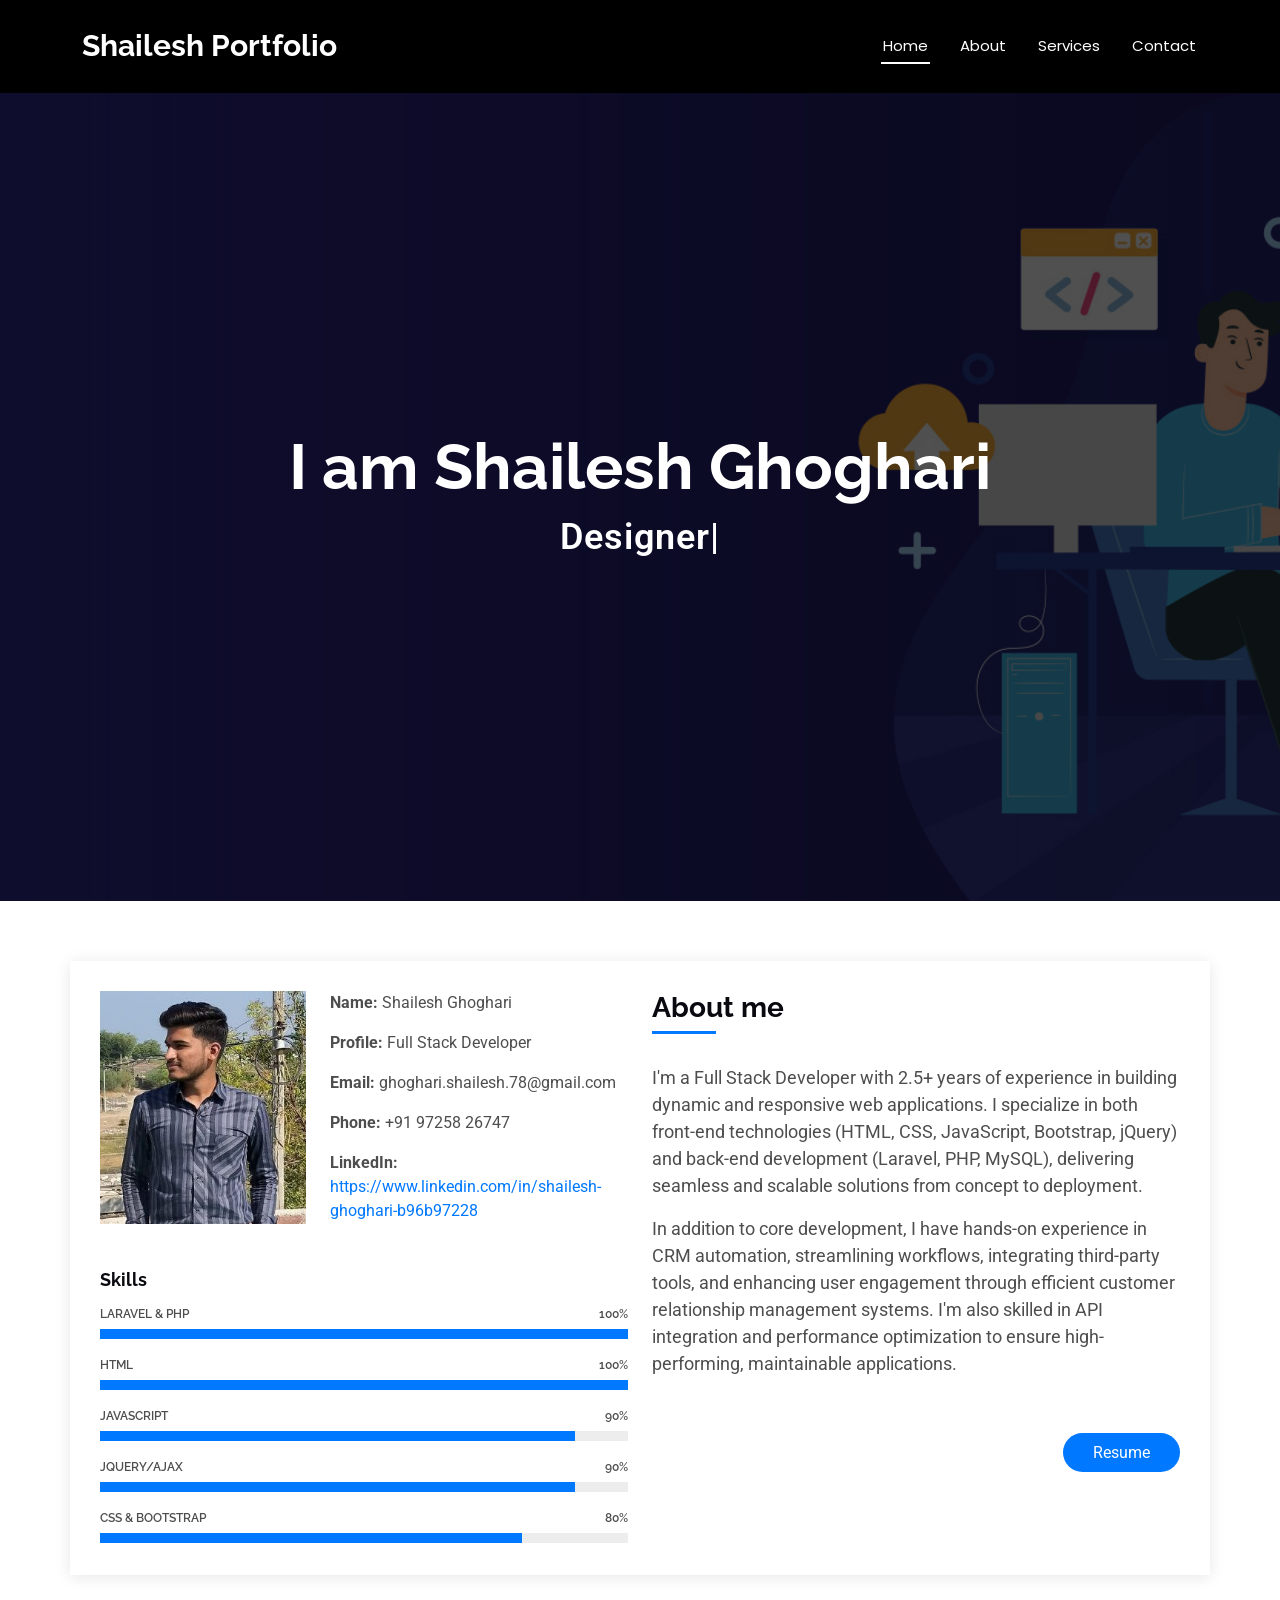
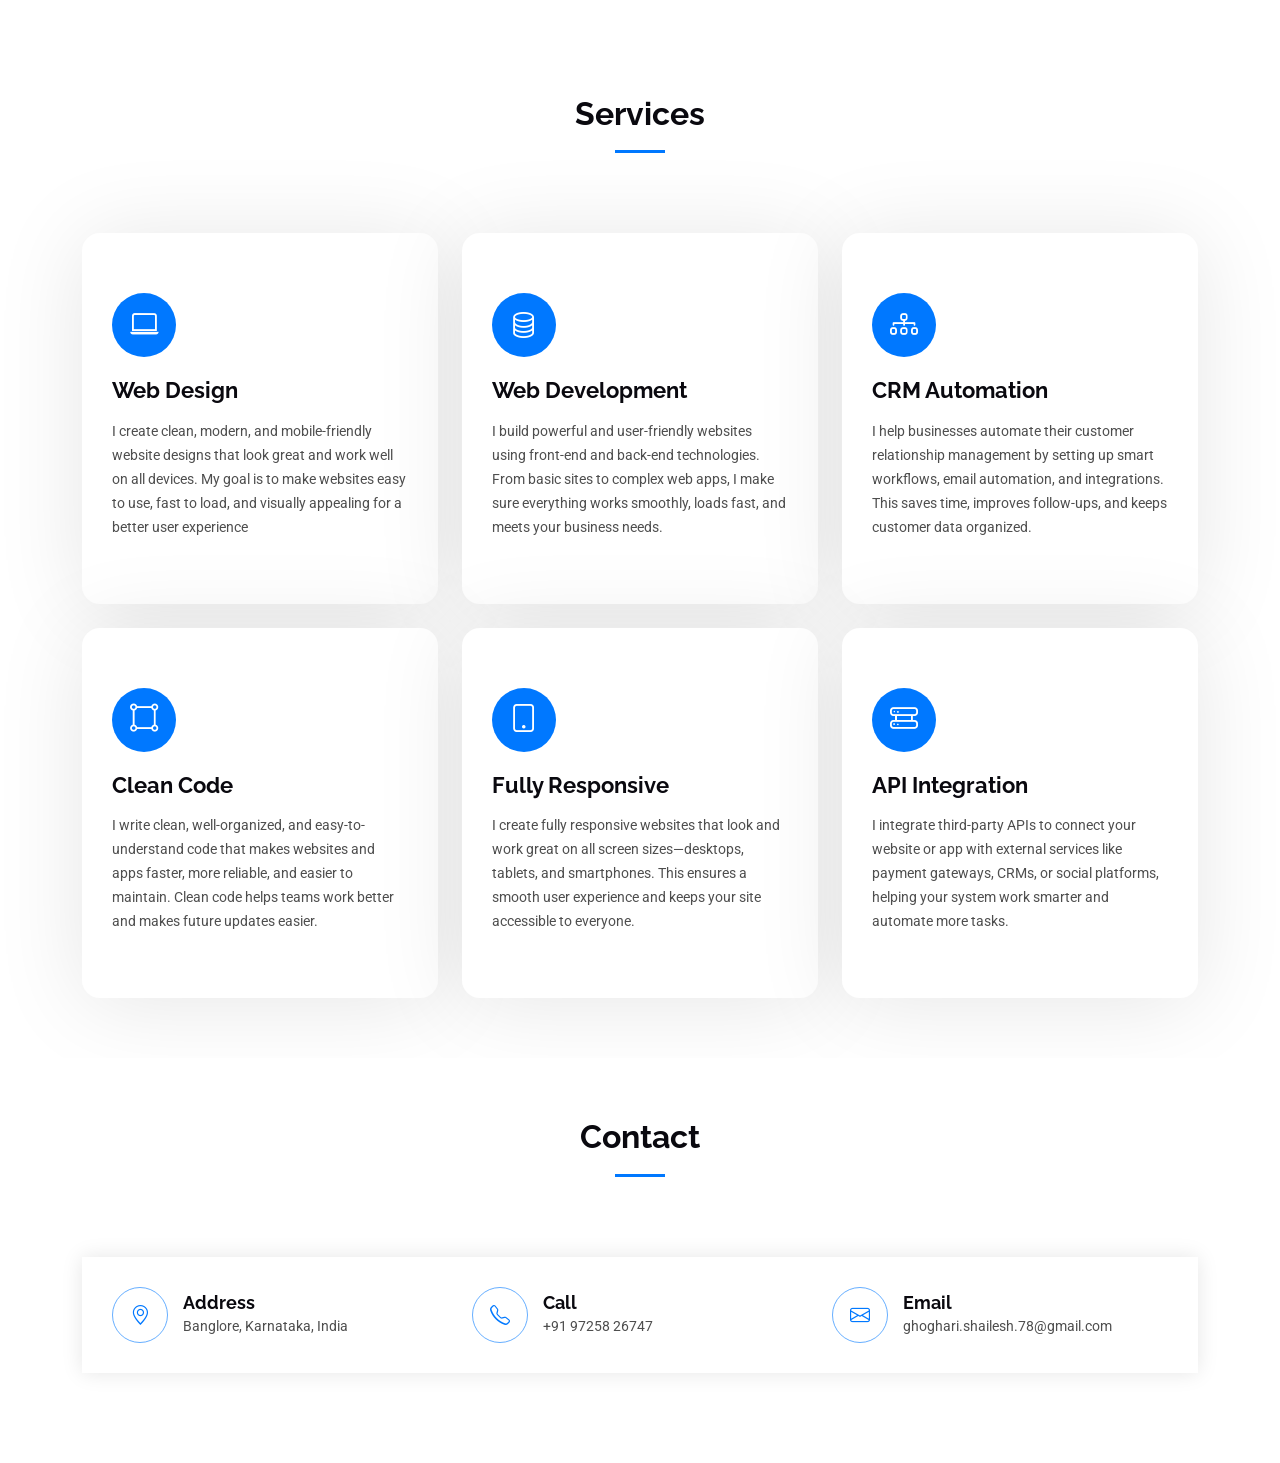
==== index.html @ 5ad30ec2 "added my portfolio" ====
<!DOCTYPE html>
<html lang="en">

<head>
  <meta charset="utf-8">
  <meta content="width=device-width, initial-scale=1.0" name="viewport">
  <title>Shailesh Portfolio</title>

  <!-- Fonts -->
  <link href="https://fonts.googleapis.com" rel="preconnect">
  <link href="https://fonts.gstatic.com" rel="preconnect" crossorigin>
  <link href="https://fonts.googleapis.com/css2?family=Roboto:ital,wght@0,100;0,300;0,400;0,500;0,700;0,900;1,100;1,300;1,400;1,500;1,700;1,900&family=Poppins:ital,wght@0,100;0,200;0,300;0,400;0,500;0,600;0,700;0,800;0,900;1,100;1,200;1,300;1,400;1,500;1,600;1,700;1,800;1,900&family=Raleway:ital,wght@0,100;0,200;0,300;0,400;0,500;0,600;0,700;0,800;0,900;1,100;1,200;1,300;1,400;1,500;1,600;1,700;1,800;1,900&display=swap" rel="stylesheet">

  <!-- Vendor CSS Files -->
  <link href="assets/vendor/bootstrap/css/bootstrap.min.css" rel="stylesheet">
  <link href="assets/vendor/bootstrap-icons/bootstrap-icons.css" rel="stylesheet">
  <link href="assets/vendor/aos/aos.css" rel="stylesheet">
  <link href="assets/vendor/glightbox/css/glightbox.min.css" rel="stylesheet">

  <!-- Main CSS File -->
  <link href="assets/css/main.css" rel="stylesheet">

</head>

<body class="index-page">

  <header id="header" class="header d-flex align-items-center sticky-top">
    <div class="container-fluid container-xl position-relative d-flex align-items-center justify-content-between">

      <a href="index.html" class="logo d-flex align-items-center">
        <h1 class="sitename">Shailesh Portfolio</h1>
      </a>

      <nav id="navmenu" class="navmenu">
        <ul>
          <li><a href="#hero" class="active">Home<br></a></li>
          <li><a href="#about">About</a></li>
          <li><a href="#services">Services</a></li>
          <li><a href="#contact">Contact</a></li>
        </ul>
        <i class="mobile-nav-toggle d-xl-none bi bi-list"></i>
      </nav>

    </div>
  </header>

  <main class="main">

    <!-- Hero Section -->
    <section id="hero" class="hero section dark-background">

      <img src="assets/img/full-stack-web-developer-in-trichy.jpg" alt="" data-aos="fade-in">

      <div class="container d-flex flex-column align-items-center justify-content-center text-center" data-aos="fade-up" data-aos-delay="100">
        <h2>I am Shailesh Ghoghari</h2>
        <p><span class="typed" data-typed-items="Designer, Developer"></span></p>
      </div>

    </section><!-- /Hero Section -->

    <!-- About Section -->
    <section id="about" class="about section">

      <div class="container" data-aos="fade-up" data-aos-delay="100">

        <div class="row gy-4">
          <div class="col-md-6">
            <div class="row justify-content-between gy-4">
              <div class="col-lg-5">
                <img src="assets/img/profile-img.jpg" class="img-fluid" alt="">
              </div>
              <div class="col-lg-7 about-info">
                <p><strong>Name: </strong> <span>Shailesh Ghoghari</span></p>
                <p><strong>Profile: </strong> <span>Full Stack Developer</span></p>
                <p><strong>Email: </strong> <span>ghoghari.shailesh.78@gmail.com</span></p>
                <p><strong>Phone: </strong> <span>+91 97258 26747</span></p>
                <p><strong>LinkedIn: </strong> <span><a href="https://www.linkedin.com/in/shailesh-ghoghari-b96b97228" target="_blank">https://www.linkedin.com/in/shailesh-ghoghari-b96b97228</a></span></p>
              </div>
            </div>

            <div class="skills-content skills-animation">

              <h5>Skills</h5>

              <div class="progress">
                <span class="skill"><span>Laravel & PHP</span> <i class="val">100%</i></span>
                <div class="progress-bar-wrap">
                  <div class="progress-bar" role="progressbar" aria-valuenow="100" aria-valuemin="0" aria-valuemax="100"></div>
                </div>
              </div><!-- End Skills Item -->

              <div class="progress">
                <span class="skill"><span>HTML</span> <i class="val">100%</i></span>
                <div class="progress-bar-wrap">
                  <div class="progress-bar" role="progressbar" aria-valuenow="100" aria-valuemin="0" aria-valuemax="100"></div>
                </div>
              </div><!-- End Skills Item -->

              <div class="progress">
                <span class="skill"><span>JavaScript</span> <i class="val">90%</i></span>
                <div class="progress-bar-wrap">
                  <div class="progress-bar" role="progressbar" aria-valuenow="90" aria-valuemin="0" aria-valuemax="100"></div>
                </div>
              </div><!-- End Skills Item -->

              <div class="progress">
                <span class="skill"><span>Jquery/Ajax</span> <i class="val">90%</i></span>
                <div class="progress-bar-wrap">
                  <div class="progress-bar" role="progressbar" aria-valuenow="90" aria-valuemin="0" aria-valuemax="100"></div>
                </div>
              </div><!-- End Skills Item -->

              <div class="progress">
                <span class="skill"><span>CSS & Bootstrap</span> <i class="val">80%</i></span>
                <div class="progress-bar-wrap">
                  <div class="progress-bar" role="progressbar" aria-valuenow="80" aria-valuemin="0" aria-valuemax="100"></div>
                </div>
              </div><!-- End Skills Item -->

            </div>
          </div>

          <div class="col-md-6">
            <div class="about-me">
              <h4>About me</h4>

              <p>I'm a Full Stack Developer with 2.5+ years of experience in building dynamic and responsive web applications.
                I specialize in both front-end technologies (HTML, CSS, JavaScript, Bootstrap, jQuery) and back-end development (Laravel, PHP, MySQL),
                delivering seamless and scalable solutions from concept to deployment.
              </p>

              <p>In addition to core development, I have hands-on experience in CRM automation, streamlining workflows, integrating third-party tools,
                and enhancing user engagement through efficient customer relationship management systems.
                I'm also skilled in API integration and performance optimization to ensure high-performing, maintainable applications.
              </p>
            </div>
            <br>
            <br>
            <div class="text-end"><a href="Resume.pdf" class="resume" target="_blank">Resume</a></div>
          </div>
        </div>

      </div>

    </section><!-- /About Section -->

    <!-- Services Section -->
    <section id="services" class="services section">

      <!-- Section Title -->
      <div class="container section-title" data-aos="fade-up">
        <h2>Services</h2>
      </div><!-- End Section Title -->

      <div class="container">

        <div class="row gy-4">

          <div class="col-lg-4 col-md-6" data-aos="fade-up" data-aos-delay="100">
            <div class="service-item  position-relative">
              <div class="icon">
                <i class="bi bi-laptop"></i>
              </div>
              <a class="stretched-link">
                <h3>Web Design</h3>
              </a>
              <p>I create clean, modern, and mobile-friendly website designs that look great and work well on all devices. My goal is to make websites easy to use, fast to load, and visually appealing for a better user experience</p>
            </div>
          </div><!-- End Service Item -->

          <div class="col-lg-4 col-md-6" data-aos="fade-up" data-aos-delay="200">
            <div class="service-item position-relative">
              <div class="icon">
                <i class="bi bi-database"></i>
              </div>
              <a class="stretched-link">
                <h3>Web Development</h3>
              </a>
              <p>I build powerful and user-friendly websites using front-end and back-end technologies. From basic sites to complex web apps, I make sure everything works smoothly, loads fast, and meets your business needs.</p>
            </div>
          </div><!-- End Service Item -->

          <div class="col-lg-4 col-md-6" data-aos="fade-up" data-aos-delay="300">
            <div class="service-item position-relative">
              <div class="icon">
                <i class="bi bi-diagram-3"></i>
              </div>
              <a class="stretched-link">
                <h3>CRM Automation</h3>
              </a>
              <p>I help businesses automate their customer relationship management by setting up smart workflows, email automation, and integrations. This saves time, improves follow-ups, and keeps customer data organized.</p>
            </div>
          </div><!-- End Service Item -->

          <div class="col-lg-4 col-md-6" data-aos="fade-up" data-aos-delay="400">
            <div class="service-item position-relative">
              <div class="icon">
                <i class="bi bi-bounding-box-circles"></i>
              </div>
              <a class="stretched-link">
                <h3>Clean Code</h3>
              </a>
              <p>I write clean, well-organized, and easy-to-understand code that makes websites and apps faster, more reliable, and easier to maintain. Clean code helps teams work better and makes future updates easier.</p>
            </div>
          </div><!-- End Service Item -->

          <div class="col-lg-4 col-md-6" data-aos="fade-up" data-aos-delay="500">
            <div class="service-item position-relative">
              <div class="icon">
                <i class="bi bi-tablet"></i>
              </div>
              <a class="stretched-link">
                <h3>Fully Responsive</h3>
              </a>
              <p>I create fully responsive websites that look and work great on all screen sizes—desktops, tablets, and smartphones. This ensures a smooth user experience and keeps your site accessible to everyone.</p>
            </div>
          </div><!-- End Service Item -->

          <div class="col-lg-4 col-md-6" data-aos="fade-up" data-aos-delay="600">
            <div class="service-item position-relative">
              <div class="icon">
                <i class="bi bi-hdd-rack"></i>
              </div>
              <a class="stretched-link">
                <h3>API Integration</h3>
              </a>
              <p>I integrate third-party APIs to connect your website or app with external services like payment gateways, CRMs, or social platforms, helping your system work smarter and automate more tasks.</p>
            </div>
          </div><!-- End Service Item -->

        </div>

      </div>

    </section><!-- /Services Section -->

    <!-- Stats Section -->
    <section style="display: none" id="stats" class="stats section accent-background">

      <img src="assets/img/stats-bg.jpg" alt="" data-aos="fade-in">

      <div class="container position-relative" data-aos="fade-up" data-aos-delay="100">

        <div class="row gy-4">

          <div class="col-lg-3 col-md-6">
            <div class="stats-item text-center w-100 h-100">
              <span data-purecounter-start="0" data-purecounter-end="5" data-purecounter-duration="0" class="purecounter">5</span>
              <p>Clients</p>
            </div>
          </div><!-- End Stats Item -->

          <div class="col-lg-3 col-md-6">
            <div class="stats-item text-center w-100 h-100">
              <span data-purecounter-start="0" data-purecounter-end="10" data-purecounter-duration="0" class="purecounter">10</span>
              <p>Projects</p>
            </div>
          </div><!-- End Stats Item -->

          <div class="col-lg-3 col-md-6">
            <div class="stats-item text-center w-100 h-100">
              <span data-purecounter-start="0" data-purecounter-end="1453" data-purecounter-duration="0" class="purecounter">1453</span>
              <p>Hours Of Support</p>
            </div>
          </div><!-- End Stats Item -->

          <div class="col-lg-3 col-md-6">
            <div class="stats-item text-center w-100 h-100">
              <span data-purecounter-start="0" data-purecounter-end="32" data-purecounter-duration="0" class="purecounter">32</span>
              <p>Awards</p>
            </div>
          </div><!-- End Stats Item -->

        </div>

      </div>

    </section><!-- /Stats Section -->

    <!-- Contact Section -->
    <section id="contact" class="contact section">

      <!-- Section Title -->
      <div class="container section-title" data-aos="fade-up">
        <h2>Contact</h2>
      </div><!-- End Section Title -->

      <div class="container" data-aos="fade-up" data-aos-delay="100">

        <div class="info-wrap" data-aos="fade-up" data-aos-delay="200">
          <div class="row gy-5">

            <div class="col-lg-4">
              <div class="info-item d-flex align-items-center">
                <i class="bi bi-geo-alt flex-shrink-0"></i>
                <div>
                  <h3>Address</h3>
                  <p>Banglore, Karnataka, India</p>
                </div>
              </div>
            </div><!-- End Info Item -->

            <div class="col-lg-4">
              <div class="info-item d-flex align-items-center">
                <i class="bi bi-telephone flex-shrink-0"></i>
                <div>
                  <h3>Call</h3>
                  <p>+91 97258 26747</p>
                </div>
              </div>
            </div><!-- End Info Item -->

            <div class="col-lg-4">
              <div class="info-item d-flex align-items-center">
                <i class="bi bi-envelope flex-shrink-0"></i>
                <div>
                  <h3>Email</h3>
                  <p>ghoghari.shailesh.78@gmail.com</p>
                </div>
              </div>
            </div><!-- End Info Item -->

          </div>
        </div>
      </div>

    </section><!-- /Contact Section -->

  </main>

  <!-- Scroll Top -->
  <a href="#" id="scroll-top" class="scroll-top d-flex align-items-center justify-content-center"><i class="bi bi-arrow-up-short"></i></a>

  <!-- Preloader -->
  <div id="preloader"></div>

  <!-- Vendor JS Files -->
  <script src="assets/vendor/bootstrap/js/bootstrap.bundle.min.js"></script>
  <script src="assets/vendor/php-email-form/validate.js"></script>
  <script src="assets/vendor/aos/aos.js"></script>
  <script src="assets/vendor/typed.js/typed.umd.js"></script>
  <script src="assets/vendor/waypoints/noframework.waypoints.js"></script>
  <script src="assets/vendor/purecounter/purecounter_vanilla.js"></script>
  <script src="assets/vendor/glightbox/js/glightbox.min.js"></script>
  <script src="assets/vendor/imagesloaded/imagesloaded.pkgd.min.js"></script>
  <script src="assets/vendor/isotope-layout/isotope.pkgd.min.js"></script>

  <!-- Main JS File -->
  <script src="assets/js/main.js"></script>

</body>

</html>
---- assets/css/main.css ----
/**
* Template Name: DevFolio
* Template URL: https://bootstrapmade.com/devfolio-bootstrap-portfolio-html-template/
* Updated: Aug 07 2024 with Bootstrap v5.3.3
* Author: BootstrapMade.com
* License: https://bootstrapmade.com/license/
*/

/*--------------------------------------------------------------
# Font & Color Variables
# Help: https://bootstrapmade.com/color-system/
--------------------------------------------------------------*/
/* Fonts */
:root {
  --default-font: "Roboto",  system-ui, -apple-system, "Segoe UI", Roboto, "Helvetica Neue", Arial, "Noto Sans", "Liberation Sans", sans-serif, "Apple Color Emoji", "Segoe UI Emoji", "Segoe UI Symbol", "Noto Color Emoji";
  --heading-font: "Raleway",  sans-serif;
  --nav-font: "Poppins",  sans-serif;
}

/* Global Colors - The following color variables are used throughout the website. Updating them here will change the color scheme of the entire website */
:root { 
  --background-color: #ffffff; /* Background color for the entire website, including individual sections */
  --default-color: #4e4e4e; /* Default color used for the majority of the text content across the entire website */
  --heading-color: #0a090f; /* Color for headings, subheadings and title throughout the website */
  --accent-color: #0078ff; /* Accent color that represents your brand on the website. It's used for buttons, links, and other elements that need to stand out */
  --surface-color: #ffffff; /* The surface color is used as a background of boxed elements within sections, such as cards, icon boxes, or other elements that require a visual separation from the global background. */
  --contrast-color: #ffffff; /* Contrast color for text, ensuring readability against backgrounds of accent, heading, or default colors. */
}

/* Nav Menu Colors - The following color variables are used specifically for the navigation menu. They are separate from the global colors to allow for more customization options */
:root {
  --nav-color: #ffffff;  /* The default color of the main navmenu links */
  --nav-hover-color: #ffffff; /* Applied to main navmenu links when they are hovered over or active */
  --nav-mobile-background-color: #ffffff; /* Used as the background color for mobile navigation menu */
  --nav-dropdown-background-color: #ffffff; /* Used as the background color for dropdown items that appear when hovering over primary navigation items */
  --nav-dropdown-color: #212529; /* Used for navigation links of the dropdown items in the navigation menu. */
  --nav-dropdown-hover-color: #0078ff; /* Similar to --nav-hover-color, this color is applied to dropdown navigation links when they are hovered over. */
}

/* Color Presets - These classes override global colors when applied to any section or element, providing reuse of the sam color scheme. */

.light-background {
  --background-color: #f9f9f9;
  --surface-color: #ffffff;
}

.dark-background {
  --background-color: #060606;
  --default-color: #ffffff;
  --heading-color: #ffffff;
  --surface-color: #252525;
  --contrast-color: #ffffff;
}

.accent-background {
  --background-color: #0078ff;
  --default-color: #ffffff;
  --heading-color: #ffffff;
  --accent-color: #ffffff;
  --surface-color: #3393ff;
  --contrast-color: #ffffff;
}

/* Smooth scroll */
:root {
  scroll-behavior: smooth;
}

/*--------------------------------------------------------------
# General Styling & Shared Classes
--------------------------------------------------------------*/
body {
  color: var(--default-color);
  background-color: var(--background-color);
  font-family: var(--default-font);
}

a {
  color: var(--accent-color);
  text-decoration: none;
  transition: 0.3s;
}

a:hover {
  color: color-mix(in srgb, var(--accent-color), transparent 25%);
  text-decoration: none;
}

h1,
h2,
h3,
h4,
h5,
h6 {
  color: var(--heading-color);
  font-family: var(--heading-font);
}

/* PHP Email Form Messages
------------------------------*/
.php-email-form .error-message {
  display: none;
  background: #df1529;
  color: #ffffff;
  text-align: left;
  padding: 15px;
  margin-bottom: 24px;
  font-weight: 600;
}

.php-email-form .sent-message {
  display: none;
  color: #ffffff;
  background: #059652;
  text-align: center;
  padding: 15px;
  margin-bottom: 24px;
  font-weight: 600;
}

.php-email-form .loading {
  display: none;
  background: var(--surface-color);
  text-align: center;
  padding: 15px;
  margin-bottom: 24px;
}

.php-email-form .loading:before {
  content: "";
  display: inline-block;
  border-radius: 50%;
  width: 24px;
  height: 24px;
  margin: 0 10px -6px 0;
  border: 3px solid var(--accent-color);
  border-top-color: var(--surface-color);
  animation: php-email-form-loading 1s linear infinite;
}

@keyframes php-email-form-loading {
  0% {
    transform: rotate(0deg);
  }

  100% {
    transform: rotate(360deg);
  }
}

/*--------------------------------------------------------------
# Global Header
--------------------------------------------------------------*/
.header {
  --background-color: #000000;
  --default-color: #ffffff;
  --heading-color: #ffffff;
  color: var(--default-color);
  background-color: var(--background-color);
  padding: 20px 0;
  transition: all 0.5s;
  z-index: 997;
}

.header .logo {
  line-height: 1;
}

.header .logo img {
  max-height: 32px;
  margin-right: 8px;
}

.header .logo h1 {
  font-size: 30px;
  margin: 0;
  font-weight: 700;
  color: var(--heading-color);
}

.scrolled .header {
  box-shadow: 0px 0 18px rgba(0, 0, 0, 0.1);
}

/*--------------------------------------------------------------
# Navigation Menu
--------------------------------------------------------------*/
/* Desktop Navigation */
@media (min-width: 1200px) {
  .navmenu {
    padding: 0;
  }

  .navmenu ul {
    margin: 0;
    padding: 0;
    display: flex;
    list-style: none;
    align-items: center;
  }

  .navmenu li {
    position: relative;
  }

  .navmenu>ul>li {
    white-space: nowrap;
    padding: 15px 14px;
  }

  .navmenu>ul>li:last-child {
    padding-right: 0;
  }

  .navmenu a,
  .navmenu a:focus {
    color: var(--nav-color);
    font-size: 15px;
    padding: 0 2px;
    font-family: var(--nav-font);
    font-weight: 400;
    display: flex;
    align-items: center;
    justify-content: space-between;
    white-space: nowrap;
    transition: 0.3s;
    position: relative;
  }

  .navmenu a i,
  .navmenu a:focus i {
    font-size: 12px;
    line-height: 0;
    margin-left: 5px;
    transition: 0.3s;
  }

  .navmenu>ul>li>a:before {
    content: "";
    position: absolute;
    width: 100%;
    height: 2px;
    bottom: -6px;
    left: 0;
    background-color: var(--nav-hover-color);
    visibility: hidden;
    width: 0px;
    transition: all 0.3s ease-in-out 0s;
  }

  .navmenu a:hover:before,
  .navmenu li:hover>a:before,
  .navmenu .active:before {
    visibility: visible;
    width: 100%;
  }

  .navmenu li:hover>a,
  .navmenu .active,
  .navmenu .active:focus {
    color: var(--nav-hover-color);
  }

  .navmenu .dropdown ul {
    margin: 0;
    padding: 10px 0;
    background: var(--nav-dropdown-background-color);
    display: block;
    position: absolute;
    visibility: hidden;
    left: 14px;
    top: 130%;
    opacity: 0;
    transition: 0.3s;
    border-radius: 4px;
    z-index: 99;
    box-shadow: 0px 0px 30px rgba(0, 0, 0, 0.1);
  }

  .navmenu .dropdown ul li {
    min-width: 200px;
  }

  .navmenu .dropdown ul a {
    padding: 10px 20px;
    font-size: 15px;
    text-transform: none;
    color: var(--nav-dropdown-color);
  }

  .navmenu .dropdown ul a i {
    font-size: 12px;
  }

  .navmenu .dropdown ul a:hover,
  .navmenu .dropdown ul .active:hover,
  .navmenu .dropdown ul li:hover>a {
    color: var(--nav-dropdown-hover-color);
  }

  .navmenu .dropdown:hover>ul {
    opacity: 1;
    top: 100%;
    visibility: visible;
  }

  .navmenu .dropdown .dropdown ul {
    top: 0;
    left: -90%;
    visibility: hidden;
  }

  .navmenu .dropdown .dropdown:hover>ul {
    opacity: 1;
    top: 0;
    left: -100%;
    visibility: visible;
  }
}

/* Mobile Navigation */
@media (max-width: 1199px) {
  .mobile-nav-toggle {
    color: var(--nav-color);
    font-size: 28px;
    line-height: 0;
    margin-right: 10px;
    cursor: pointer;
    transition: color 0.3s;
  }

  .navmenu {
    padding: 0;
    z-index: 9997;
  }

  .navmenu ul {
    display: none;
    list-style: none;
    position: absolute;
    inset: 60px 20px 20px 20px;
    padding: 10px 0;
    margin: 0;
    border-radius: 6px;
    background-color: var(--nav-mobile-background-color);
    border: 1px solid color-mix(in srgb, var(--default-color), transparent 90%);
    box-shadow: none;
    overflow-y: auto;
    transition: 0.3s;
    z-index: 9998;
  }

  .navmenu a,
  .navmenu a:focus {
    color: var(--nav-dropdown-color);
    padding: 10px 20px;
    font-family: var(--nav-font);
    font-size: 17px;
    font-weight: 500;
    display: flex;
    align-items: center;
    justify-content: space-between;
    white-space: nowrap;
    transition: 0.3s;
  }

  .navmenu a i,
  .navmenu a:focus i {
    font-size: 12px;
    line-height: 0;
    margin-left: 5px;
    width: 30px;
    height: 30px;
    display: flex;
    align-items: center;
    justify-content: center;
    border-radius: 50%;
    transition: 0.3s;
    background-color: color-mix(in srgb, var(--accent-color), transparent 90%);
  }

  .navmenu a i:hover,
  .navmenu a:focus i:hover {
    background-color: var(--accent-color);
    color: var(--contrast-color);
  }

  .navmenu a:hover,
  .navmenu .active,
  .navmenu .active:focus {
    color: var(--nav-dropdown-hover-color);
  }

  .navmenu .active i,
  .navmenu .active:focus i {
    background-color: var(--accent-color);
    color: var(--contrast-color);
    transform: rotate(180deg);
  }

  .navmenu .dropdown ul {
    position: static;
    display: none;
    z-index: 99;
    padding: 10px 0;
    margin: 10px 20px;
    background-color: var(--nav-dropdown-background-color);
    transition: all 0.5s ease-in-out;
  }

  .navmenu .dropdown ul ul {
    background-color: rgba(33, 37, 41, 0.1);
  }

  .navmenu .dropdown>.dropdown-active {
    display: block;
    background-color: rgba(33, 37, 41, 0.03);
  }

  .mobile-nav-active {
    overflow: hidden;
  }

  .mobile-nav-active .mobile-nav-toggle {
    color: #fff;
    position: absolute;
    font-size: 32px;
    top: 15px;
    right: 15px;
    margin-right: 0;
    z-index: 9999;
  }

  .mobile-nav-active .navmenu {
    position: fixed;
    overflow: hidden;
    inset: 0;
    background: rgba(33, 37, 41, 0.8);
    transition: 0.3s;
  }

  .mobile-nav-active .navmenu>ul {
    display: block;
  }
}

/*--------------------------------------------------------------
# Global Footer
--------------------------------------------------------------*/
.footer {
  color: var(--default-color);
  background-color: var(--background-color);
  font-size: 14px;
  padding: 40px 0;
  position: relative;
}

.footer .copyright p {
  margin-bottom: 0;
}

.footer .social-links {
  margin-top: 20px;
}

.footer .social-links a {
  display: flex;
  align-items: center;
  justify-content: center;
  width: 40px;
  height: 40px;
  border-radius: 50%;
  border: 1px solid color-mix(in srgb, var(--default-color), transparent 30%);
  font-size: 16px;
  color: color-mix(in srgb, var(--default-color), transparent 40%);
  margin: 0 5px;
  transition: 0.3s;
}

.footer .social-links a:hover {
  color: var(--default-color);
  border-color: var(--default-color);
}

.footer .credits {
  margin-top: 10px;
  font-size: 13px;
  text-align: center;
}

.footer .credits a {
  color: color-mix(in srgb, var(--default-color), transparent 30%);
}

/*--------------------------------------------------------------
# Preloader
--------------------------------------------------------------*/
#preloader {
  position: fixed;
  inset: 0;
  z-index: 999999;
  overflow: hidden;
  background: var(--background-color);
  transition: all 0.6s ease-out;
}

#preloader:before {
  content: "";
  position: fixed;
  top: calc(50% - 30px);
  left: calc(50% - 30px);
  border: 6px solid #ffffff;
  border-color: var(--accent-color) transparent var(--accent-color) transparent;
  border-radius: 50%;
  width: 60px;
  height: 60px;
  animation: animate-preloader 1.5s linear infinite;
}

@keyframes animate-preloader {
  0% {
    transform: rotate(0deg);
  }

  100% {
    transform: rotate(360deg);
  }
}

/*--------------------------------------------------------------
# Scroll Top Button
--------------------------------------------------------------*/
.scroll-top {
  position: fixed;
  visibility: hidden;
  opacity: 0;
  right: 15px;
  bottom: -15px;
  z-index: 99999;
  background-color: var(--accent-color);
  width: 44px;
  height: 44px;
  border-radius: 50px;
  transition: all 0.4s;
}

.scroll-top i {
  font-size: 24px;
  color: var(--contrast-color);
  line-height: 0;
}

.scroll-top:hover {
  background-color: color-mix(in srgb, var(--accent-color), transparent 20%);
  color: var(--contrast-color);
}

.scroll-top.active {
  visibility: visible;
  opacity: 1;
  bottom: 15px;
}

/*--------------------------------------------------------------
# Disable aos animation delay on mobile devices
--------------------------------------------------------------*/
@media screen and (max-width: 768px) {
  [data-aos-delay] {
    transition-delay: 0 !important;
  }
}

/*--------------------------------------------------------------
# Global Page Titles & Breadcrumbs
--------------------------------------------------------------*/
.page-title {
  --background-color: color-mix(in srgb, var(--default-color), transparent 96%);
  color: var(--default-color);
  background-color: var(--background-color);
  padding: 25px 0;
  position: relative;
}

.page-title h1 {
  font-size: 24px;
  font-weight: 700;
}

.page-title .breadcrumbs ol {
  display: flex;
  flex-wrap: wrap;
  list-style: none;
  padding: 0;
  margin: 0;
  font-size: 14px;
  font-weight: 400;
}

.page-title .breadcrumbs ol li+li {
  padding-left: 10px;
}

.page-title .breadcrumbs ol li+li::before {
  content: "/";
  display: inline-block;
  padding-right: 10px;
  color: color-mix(in srgb, var(--default-color), transparent 70%);
}

/*--------------------------------------------------------------
# Global Sections
--------------------------------------------------------------*/
section,
.section {
  color: var(--default-color);
  background-color: var(--background-color);
  padding: 60px 0;
  scroll-margin-top: 92px;
  overflow: clip;
}

@media (max-width: 1199px) {

  section,
  .section {
    scroll-margin-top: 76px;
  }
}

/*--------------------------------------------------------------
# Global Section Titles
--------------------------------------------------------------*/
.section-title {
  text-align: center;
  padding-bottom: 60px;
  position: relative;
}

.section-title h2 {
  font-size: 32px;
  font-weight: 700;
  margin-bottom: 20px;
  padding-bottom: 20px;
  position: relative;
}

.section-title h2:after {
  content: "";
  position: absolute;
  display: block;
  width: 50px;
  height: 3px;
  background: var(--accent-color);
  left: 0;
  right: 0;
  bottom: 0;
  margin: auto;
}

.section-title p {
  margin-bottom: 0;
}

/*--------------------------------------------------------------
# Hero Section
--------------------------------------------------------------*/
.hero {
  width: 100%;
  min-height: calc(100vh - 92px);
  position: relative;
  padding: 60px 0;
  display: flex;
  align-items: center;
  justify-content: center;
}

.hero img {
  position: absolute;
  inset: 0;
  display: block;
  width: 100%;
  height: 100%;
  object-fit: cover;
  z-index: 1;
}

.hero:before {
  content: "";
  background: color-mix(in srgb, var(--background-color), transparent 30%);
  position: absolute;
  inset: 0;
  z-index: 2;
}

.hero .container {
  position: relative;
  z-index: 3;
}

.hero h2 {
  margin: 0;
  font-size: 64px;
  font-weight: 700;
}

.hero p {
  margin: 5px 0 0 0;
  font-size: 36px;
  font-weight: 600;
}

.hero p span {
  letter-spacing: 1px;
}

@media (max-width: 768px) {
  .hero h2 {
    font-size: 32px;
  }

  .hero p {
    font-size: 20px;
  }
}

/*--------------------------------------------------------------
# About Section
--------------------------------------------------------------*/
.about .container {
  background-color: var(--surface-color);
  box-shadow: 0px 2px 15px rgba(0, 0, 0, 0.1);
  padding: 30px;
}

.about .skills-content h5 {
  font-size: 18px;
  font-weight: 700;
  margin: 30px 0 15px 0;
}

.about .progress {
  height: 36px;
  display: block;
  background: none;
  border-radius: 0;
  margin-top: 15px;
}

.about .progress .skill {
  color: var(--default-color);
  padding: 0;
  margin: 0 0 6px 0;
  text-transform: uppercase;
  display: block;
  font-weight: 600;
  font-family: var(--heading-font);
}

.about .progress .skill .val {
  float: right;
  font-style: normal;
}

.about .progress-bar-wrap {
  background: color-mix(in srgb, var(--default-color), transparent 90%);
  height: 10px;
}

.about .progress-bar {
  width: 1px;
  height: 10px;
  transition: 0.9s;
  background-color: var(--accent-color);
}

.about .about-me h4 {
  font-size: 28px;
  position: relative;
  padding-bottom: 10px;
  margin-bottom: 30px;
  font-weight: 700;
}

.about .about-me h4:after {
  content: "";
  position: absolute;
  display: block;
  width: 64px;
  height: 3px;
  background: var(--accent-color);
  left: 0;
  bottom: 0;
  margin: auto;
}

.about .about-me p {
  font-size: 18px;
}

/*--------------------------------------------------------------
# Resume Section
--------------------------------------------------------------*/
.resume .resume-title {
  color: var(--heading-color);
  font-size: 26px;
  font-weight: 700;
  margin-top: 20px;
  margin-bottom: 20px;
}

.resume .resume-item {
  padding: 0 0 20px 20px;
  margin-top: -2px;
  border-left: 2px solid var(--accent-color);
  position: relative;
}

.resume .resume-item h4 {
  line-height: 18px;
  font-size: 18px;
  font-weight: 600;
  text-transform: uppercase;
  color: color-mix(in srgb, var(--default-color), transparent 20%);
  margin-bottom: 10px;
}

.resume .resume-item h5 {
  font-size: 16px;
  padding: 5px 15px;
  display: inline-block;
  font-weight: 600;
  margin-bottom: 10px;
}

.resume .resume-item ul {
  padding-left: 20px;
}

.resume .resume-item ul li {
  padding-bottom: 10px;
}

.resume .resume-item:last-child {
  padding-bottom: 0;
}

.resume .resume-item::before {
  content: "";
  position: absolute;
  width: 16px;
  height: 16px;
  border-radius: 50px;
  left: -9px;
  top: 0;
  background: var(--background-color);
  border: 2px solid var(--accent-color);
}

/*--------------------------------------------------------------
# Services Section
--------------------------------------------------------------*/
.services .service-item {
  background-color: var(--surface-color);
  box-shadow: 0px 5px 90px 0px rgba(0, 0, 0, 0.1);
  padding: 60px 30px;
  transition: all ease-in-out 0.3s;
  border-radius: 18px;
  border-bottom: 5px solid var(--surface-color);
  height: 100%;
}

.services .service-item .icon {
  color: var(--contrast-color);
  background: var(--accent-color);
  margin: 0;
  width: 64px;
  height: 64px;
  border-radius: 50px;
  display: flex;
  align-items: center;
  justify-content: center;
  margin-bottom: 20px;
  font-size: 28px;
  transition: ease-in-out 0.3s;
}

.services .service-item h3 {
  font-weight: 700;
  margin: 10px 0 15px 0;
  font-size: 22px;
  transition: ease-in-out 0.3s;
}

.services .service-item p {
  line-height: 24px;
  font-size: 14px;
  margin-bottom: 0;
}

@media (min-width: 1365px) {
  .services .service-item:hover {
    transform: translateY(-10px);
    border-color: var(--accent-color);
  }

  .services .service-item:hover h3 {
    color: var(--accent-color);
  }
}

/*--------------------------------------------------------------
# Stats Section
--------------------------------------------------------------*/
.stats {
  position: relative;
  padding: 120px 0;
}

.stats img {
  position: absolute;
  inset: 0;
  display: block;
  width: 100%;
  height: 100%;
  object-fit: cover;
  z-index: 1;
}

.stats:before {
  content: "";
  background: color-mix(in srgb, var(--background-color), transparent 40%);
  position: absolute;
  inset: 0;
  z-index: 2;
}

.stats .container {
  position: relative;
  z-index: 3;
}

.stats .stats-item {
  padding: 30px;
  width: 100%;
}

.stats .stats-item span {
  font-size: 48px;
  display: block;
  color: var(--default-color);
  font-weight: 700;
}

.stats .stats-item p {
  padding: 0;
  margin: 0;
  font-family: var(--heading-font);
  font-size: 16px;
  font-weight: 700;
  color: color-mix(in srgb, var(--default-color), transparent 40%);
}

/*--------------------------------------------------------------
# Portfolio Section
--------------------------------------------------------------*/
.portfolio .portfolio-filters {
  padding: 0;
  margin: 0 auto 20px auto;
  list-style: none;
  text-align: center;
}

.portfolio .portfolio-filters li {
  cursor: pointer;
  display: inline-block;
  padding: 0;
  font-size: 16px;
  font-weight: 600;
  margin: 0 10px;
  line-height: 1;
  text-transform: uppercase;
  margin-bottom: 5px;
  transition: all 0.3s ease-in-out;
}

.portfolio .portfolio-filters li:hover,
.portfolio .portfolio-filters li.filter-active {
  color: var(--accent-color);
}

.portfolio .portfolio-filters li:first-child {
  margin-left: 0;
}

.portfolio .portfolio-filters li:last-child {
  margin-right: 0;
}

@media (max-width: 575px) {
  .portfolio .portfolio-filters li {
    font-size: 14px;
    margin: 0 5px;
  }
}

.portfolio .portfolio-item {
  position: relative;
}

.portfolio .portfolio-item .portfolio-info {
  opacity: 0;
  position: absolute;
  left: 30px;
  right: 30px;
  bottom: 0;
  z-index: 3;
  transition: all ease-in-out 0.3s;
  background: color-mix(in srgb, var(--background-color), transparent 10%);
  padding: 15px;
}

.portfolio .portfolio-item .portfolio-info h4 {
  font-size: 18px;
  font-weight: 600;
  padding-right: 50px;
}

.portfolio .portfolio-item .portfolio-info p {
  color: color-mix(in srgb, var(--default-color), transparent 30%);
  font-size: 14px;
  margin-bottom: 0;
  padding-right: 50px;
}

.portfolio .portfolio-item .portfolio-info .preview-link,
.portfolio .portfolio-item .portfolio-info .details-link {
  position: absolute;
  right: 50px;
  font-size: 24px;
  top: calc(50% - 14px);
  color: color-mix(in srgb, var(--default-color), transparent 30%);
  transition: 0.3s;
  line-height: 0;
}

.portfolio .portfolio-item .portfolio-info .preview-link:hover,
.portfolio .portfolio-item .portfolio-info .details-link:hover {
  color: var(--accent-color);
}

.portfolio .portfolio-item .portfolio-info .details-link {
  right: 14px;
  font-size: 28px;
}

.portfolio .portfolio-item:hover .portfolio-info {
  opacity: 1;
  bottom: 20px;
}

/*--------------------------------------------------------------
# Pricing Section
--------------------------------------------------------------*/
.pricing .pricing-item {
  border-bottom: 1px dashed color-mix(in srgb, var(--default-color), transparent 60%);
  width: 100%;
  height: 100%;
  padding: 0 0 15px 0;
}

.pricing .pricing-item h3 {
  margin: 0;
  font-size: 20px;
  font-weight: 600;
}

.pricing .pricing-item h4 {
  margin: 0;
  font-size: 18px;
  color: var(--accent-color);
}

/*--------------------------------------------------------------
# Faq Section
--------------------------------------------------------------*/
.faq .content h3 {
  font-weight: 400;
  font-size: 34px;
}

.faq .content p {
  font-size: 15px;
  color: color-mix(in srgb, var(--default-color), transparent 30%);
}

.faq .faq-container .faq-item {
  background-color: var(--surface-color);
  position: relative;
  padding: 20px;
  margin-bottom: 20px;
  box-shadow: 0px 5px 25px 0px rgba(0, 0, 0, 0.1);
  overflow: hidden;
}

.faq .faq-container .faq-item:last-child {
  margin-bottom: 0;
}

.faq .faq-container .faq-item h3 {
  font-weight: 600;
  font-size: 18px;
  line-height: 24px;
  margin: 0 30px 0 0;
  transition: 0.3s;
  cursor: pointer;
  display: flex;
  align-items: flex-start;
}

.faq .faq-container .faq-item h3 .num {
  color: var(--accent-color);
  padding-right: 5px;
}

.faq .faq-container .faq-item h3:hover {
  color: var(--accent-color);
}

.faq .faq-container .faq-item .faq-content {
  display: grid;
  grid-template-rows: 0fr;
  transition: 0.3s ease-in-out;
  visibility: hidden;
  opacity: 0;
}

.faq .faq-container .faq-item .faq-content p {
  margin-bottom: 0;
  overflow: hidden;
}

.faq .faq-container .faq-item .faq-toggle {
  position: absolute;
  top: 20px;
  right: 20px;
  font-size: 16px;
  line-height: 0;
  transition: 0.3s;
  cursor: pointer;
}

.faq .faq-container .faq-item .faq-toggle:hover {
  color: var(--accent-color);
}

.faq .faq-container .faq-active h3 {
  color: var(--accent-color);
}

.faq .faq-container .faq-active .faq-content {
  grid-template-rows: 1fr;
  visibility: visible;
  opacity: 1;
  padding-top: 10px;
}

.faq .faq-container .faq-active .faq-toggle {
  transform: rotate(90deg);
  color: var(--accent-color);
}

/*--------------------------------------------------------------
# Testimonials Section
--------------------------------------------------------------*/
.testimonials {
  padding: 80px 0;
  position: relative;
}

.testimonials:before {
  content: "";
  background: color-mix(in srgb, var(--background-color), transparent 30%);
  position: absolute;
  inset: 0;
  z-index: 2;
}

.testimonials .testimonials-bg {
  position: absolute;
  inset: 0;
  display: block;
  width: 100%;
  height: 100%;
  object-fit: cover;
  z-index: 1;
}

.testimonials .container {
  position: relative;
  z-index: 3;
}

.testimonials .testimonials-carousel,
.testimonials .testimonials-slider {
  overflow: hidden;
}

.testimonials .testimonial-item {
  text-align: center;
}

.testimonials .testimonial-item .testimonial-img {
  width: 100px;
  border-radius: 50%;
  border: 6px solid color-mix(in srgb, var(--default-color), transparent 85%);
  margin: 0 auto;
}

.testimonials .testimonial-item h3 {
  font-size: 20px;
  font-weight: bold;
  margin: 10px 0 5px 0;
}

.testimonials .testimonial-item h4 {
  font-size: 14px;
  margin: 0 0 15px 0;
  color: color-mix(in srgb, var(--default-color), transparent 40%);
}

.testimonials .testimonial-item .stars {
  margin-bottom: 15px;
}

.testimonials .testimonial-item .stars i {
  color: #ffc107;
  margin: 0 1px;
}

.testimonials .testimonial-item .quote-icon-left,
.testimonials .testimonial-item .quote-icon-right {
  color: color-mix(in srgb, var(--default-color), transparent 40%);
  font-size: 26px;
  line-height: 0;
}

.testimonials .testimonial-item .quote-icon-left {
  display: inline-block;
  left: -5px;
  position: relative;
}

.testimonials .testimonial-item .quote-icon-right {
  display: inline-block;
  right: -5px;
  position: relative;
  top: 10px;
  transform: scale(-1, -1);
}

.testimonials .testimonial-item p {
  font-style: italic;
  margin: 0 auto 15px auto;
}

.testimonials .swiper-wrapper {
  height: auto;
}

.testimonials .swiper-pagination {
  margin-top: 20px;
  position: relative;
}

.testimonials .swiper-pagination .swiper-pagination-bullet {
  width: 12px;
  height: 12px;
  background-color: color-mix(in srgb, var(--default-color), transparent 50%);
  opacity: 0.5;
}

.testimonials .swiper-pagination .swiper-pagination-bullet-active {
  background-color: var(--default-color);
  opacity: 1;
}

@media (min-width: 992px) {
  .testimonials .testimonial-item p {
    width: 80%;
  }
}

/*--------------------------------------------------------------
# Contact Section
--------------------------------------------------------------*/
.contact .info-wrap {
  background-color: var(--surface-color);
  box-shadow: 0px 0px 20px rgba(0, 0, 0, 0.1);
  padding: 30px;
  margin-bottom: 30px;
}

.contact .info-item i {
  font-size: 20px;
  color: var(--accent-color);
  width: 56px;
  height: 56px;
  display: flex;
  justify-content: center;
  align-items: center;
  transition: all 0.3s ease-in-out;
  border-radius: 50%;
  border: 1px solid color-mix(in srgb, var(--accent-color), transparent 40%);
  margin-right: 15px;
}

.contact .info-item h3 {
  font-size: 18px;
  font-weight: 700;
  margin: 0 0 2px 0;
}

.contact .info-item p {
  padding: 0;
  margin-bottom: 0;
  font-size: 14px;
}

.contact .info-item:hover i {
  background: var(--accent-color);
  color: var(--contrast-color);
}

.contact .php-email-form {
  background-color: var(--surface-color);
  box-shadow: 0px 0px 20px rgba(0, 0, 0, 0.1);
  padding: 30px;
}

@media (max-width: 575px) {
  .contact .php-email-form {
    padding: 20px;
  }
}

.contact .php-email-form input[type=text],
.contact .php-email-form input[type=email],
.contact .php-email-form textarea {
  font-size: 14px;
  padding: 10px 15px;
  box-shadow: none;
  border-radius: 0;
  color: var(--default-color);
  background-color: color-mix(in srgb, var(--background-color), transparent 50%);
  border-color: color-mix(in srgb, var(--default-color), transparent 80%);
}

.contact .php-email-form input[type=text]:focus,
.contact .php-email-form input[type=email]:focus,
.contact .php-email-form textarea:focus {
  border-color: var(--accent-color);
}

.contact .php-email-form input[type=text]::placeholder,
.contact .php-email-form input[type=email]::placeholder,
.contact .php-email-form textarea::placeholder {
  color: color-mix(in srgb, var(--default-color), transparent 70%);
}

.resume {
  color: var(--contrast-color) !important;
  background: var(--accent-color);
  border: 0;
  padding: 10px 30px;
  transition: 0.4s;
  border-radius: 50px;
}

.contact .php-email-form button[type=submit]:hover {
  background: color-mix(in srgb, var(--accent-color), transparent 20%);
}

/*--------------------------------------------------------------
# Portfolio Details Section
--------------------------------------------------------------*/
.portfolio-details .portfolio-details-slider img {
  width: 100%;
}

.portfolio-details .swiper-wrapper {
  height: auto;
}

.portfolio-details .swiper-button-prev,
.portfolio-details .swiper-button-next {
  width: 48px;
  height: 48px;
}

.portfolio-details .swiper-button-prev:after,
.portfolio-details .swiper-button-next:after {
  color: rgba(255, 255, 255, 0.8);
  background-color: rgba(0, 0, 0, 0.15);
  font-size: 24px;
  border-radius: 50%;
  width: 48px;
  height: 48px;
  display: flex;
  align-items: center;
  justify-content: center;
  transition: 0.3s;
}

.portfolio-details .swiper-button-prev:hover:after,
.portfolio-details .swiper-button-next:hover:after {
  background-color: rgba(0, 0, 0, 0.3);
}

@media (max-width: 575px) {

  .portfolio-details .swiper-button-prev,
  .portfolio-details .swiper-button-next {
    display: none;
  }
}

.portfolio-details .swiper-pagination {
  margin-top: 20px;
  position: relative;
}

.portfolio-details .swiper-pagination .swiper-pagination-bullet {
  width: 10px;
  height: 10px;
  background-color: color-mix(in srgb, var(--default-color), transparent 85%);
  opacity: 1;
}

.portfolio-details .swiper-pagination .swiper-pagination-bullet-active {
  background-color: var(--accent-color);
}

.portfolio-details .portfolio-info h3 {
  font-size: 22px;
  font-weight: 700;
  margin-bottom: 20px;
  padding-bottom: 20px;
  position: relative;
}

.portfolio-details .portfolio-info h3:after {
  content: "";
  position: absolute;
  display: block;
  width: 50px;
  height: 3px;
  background: var(--accent-color);
  left: 0;
  bottom: 0;
}

.portfolio-details .portfolio-info ul {
  list-style: none;
  padding: 0;
  font-size: 15px;
}

.portfolio-details .portfolio-info ul li {
  display: flex;
  flex-direction: column;
  padding-bottom: 15px;
}

.portfolio-details .portfolio-info ul strong {
  text-transform: uppercase;
  font-weight: 400;
  color: color-mix(in srgb, var(--default-color), transparent 50%);
  font-size: 14px;
}

.portfolio-details .portfolio-info .btn-visit {
  padding: 8px 40px;
  background: var(--accent-color);
  color: var(--contrast-color);
  border-radius: 50px;
  transition: 0.3s;
}

.portfolio-details .portfolio-info .btn-visit:hover {
  background: color-mix(in srgb, var(--accent-color), transparent 20%);
}

.portfolio-details .portfolio-description h2 {
  font-size: 26px;
  font-weight: 700;
  margin-bottom: 20px;
}

.portfolio-details .portfolio-description p {
  padding: 0;
}

.portfolio-details .portfolio-description .testimonial-item {
  padding: 30px 30px 0 30px;
  position: relative;
  background: color-mix(in srgb, var(--default-color), transparent 97%);
  margin-bottom: 50px;
}

.portfolio-details .portfolio-description .testimonial-item .testimonial-img {
  width: 90px;
  border-radius: 50px;
  border: 6px solid var(--background-color);
  float: left;
  margin: 0 10px 0 0;
}

.portfolio-details .portfolio-description .testimonial-item h3 {
  font-size: 18px;
  font-weight: bold;
  margin: 15px 0 5px 0;
  padding-top: 20px;
}

.portfolio-details .portfolio-description .testimonial-item h4 {
  font-size: 14px;
  color: #6c757d;
  margin: 0;
}

.portfolio-details .portfolio-description .testimonial-item .quote-icon-left,
.portfolio-details .portfolio-description .testimonial-item .quote-icon-right {
  color: color-mix(in srgb, var(--accent-color), transparent 50%);
  font-size: 26px;
  line-height: 0;
}

.portfolio-details .portfolio-description .testimonial-item .quote-icon-left {
  display: inline-block;
  left: -5px;
  position: relative;
}

.portfolio-details .portfolio-description .testimonial-item .quote-icon-right {
  display: inline-block;
  right: -5px;
  position: relative;
  top: 10px;
  transform: scale(-1, -1);
}

.portfolio-details .portfolio-description .testimonial-item p {
  font-style: italic;
  margin: 0 0 15px 0 0 0;
  padding: 0;
}

/*--------------------------------------------------------------
# Service Details Section
--------------------------------------------------------------*/
.service-details .services-list {
  background-color: var(--surface-color);
  padding: 10px 30px;
  border: 1px solid color-mix(in srgb, var(--default-color), transparent 90%);
  margin-bottom: 20px;
}

.service-details .services-list a {
  display: block;
  line-height: 1;
  padding: 8px 0 8px 15px;
  border-left: 3px solid color-mix(in srgb, var(--default-color), transparent 70%);
  margin: 20px 0;
  color: color-mix(in srgb, var(--default-color), transparent 20%);
  transition: 0.3s;
}

.service-details .services-list a.active {
  color: var(--heading-color);
  font-weight: 700;
  border-color: var(--accent-color);
}

.service-details .services-list a:hover {
  border-color: var(--accent-color);
}

.service-details .services-img {
  margin-bottom: 20px;
}

.service-details h3 {
  font-size: 26px;
  font-weight: 700;
}

.service-details h4 {
  font-size: 20px;
  font-weight: 700;
}

.service-details p {
  font-size: 15px;
}

.service-details ul {
  list-style: none;
  padding: 0;
  font-size: 15px;
}

.service-details ul li {
  padding: 5px 0;
  display: flex;
  align-items: center;
}

.service-details ul i {
  font-size: 20px;
  margin-right: 8px;
  color: var(--accent-color);
}

/*--------------------------------------------------------------
# Starter Section Section
--------------------------------------------------------------*/
.starter-section {
  /* Add your styles here */
}
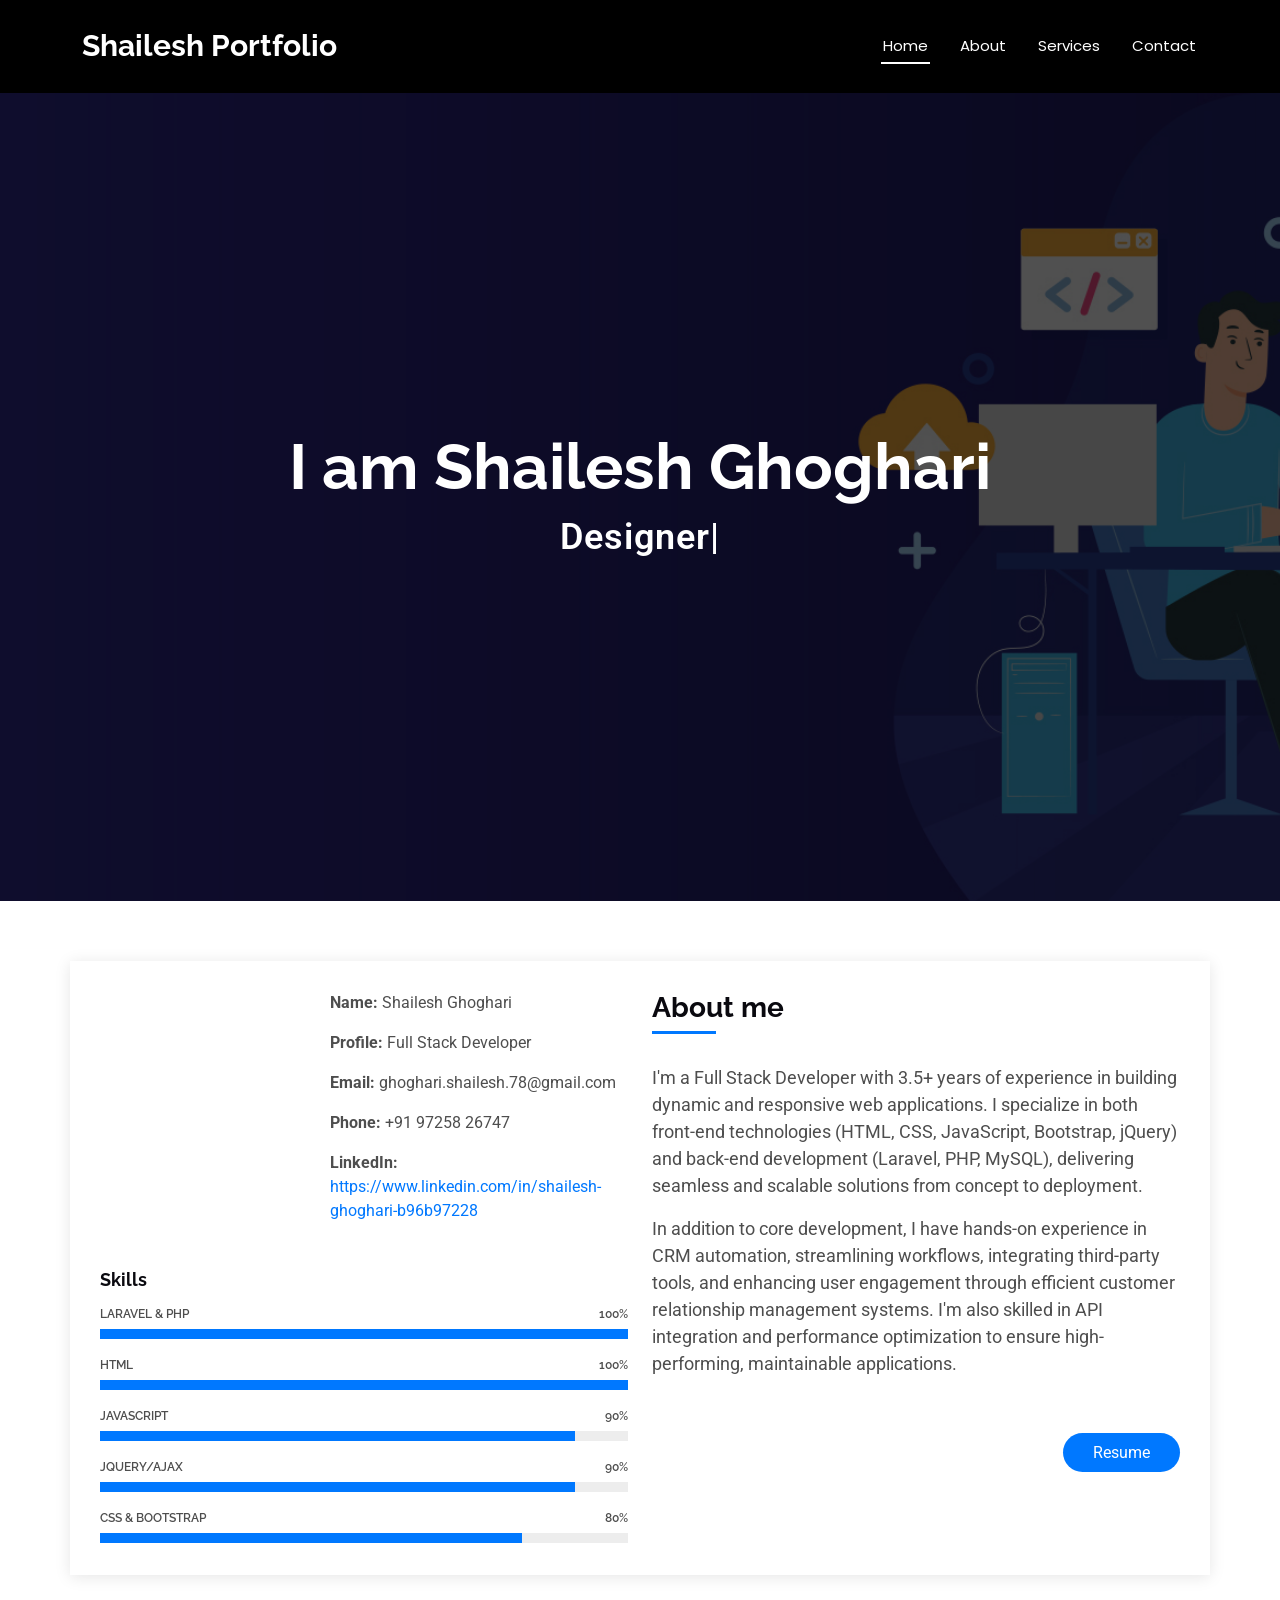
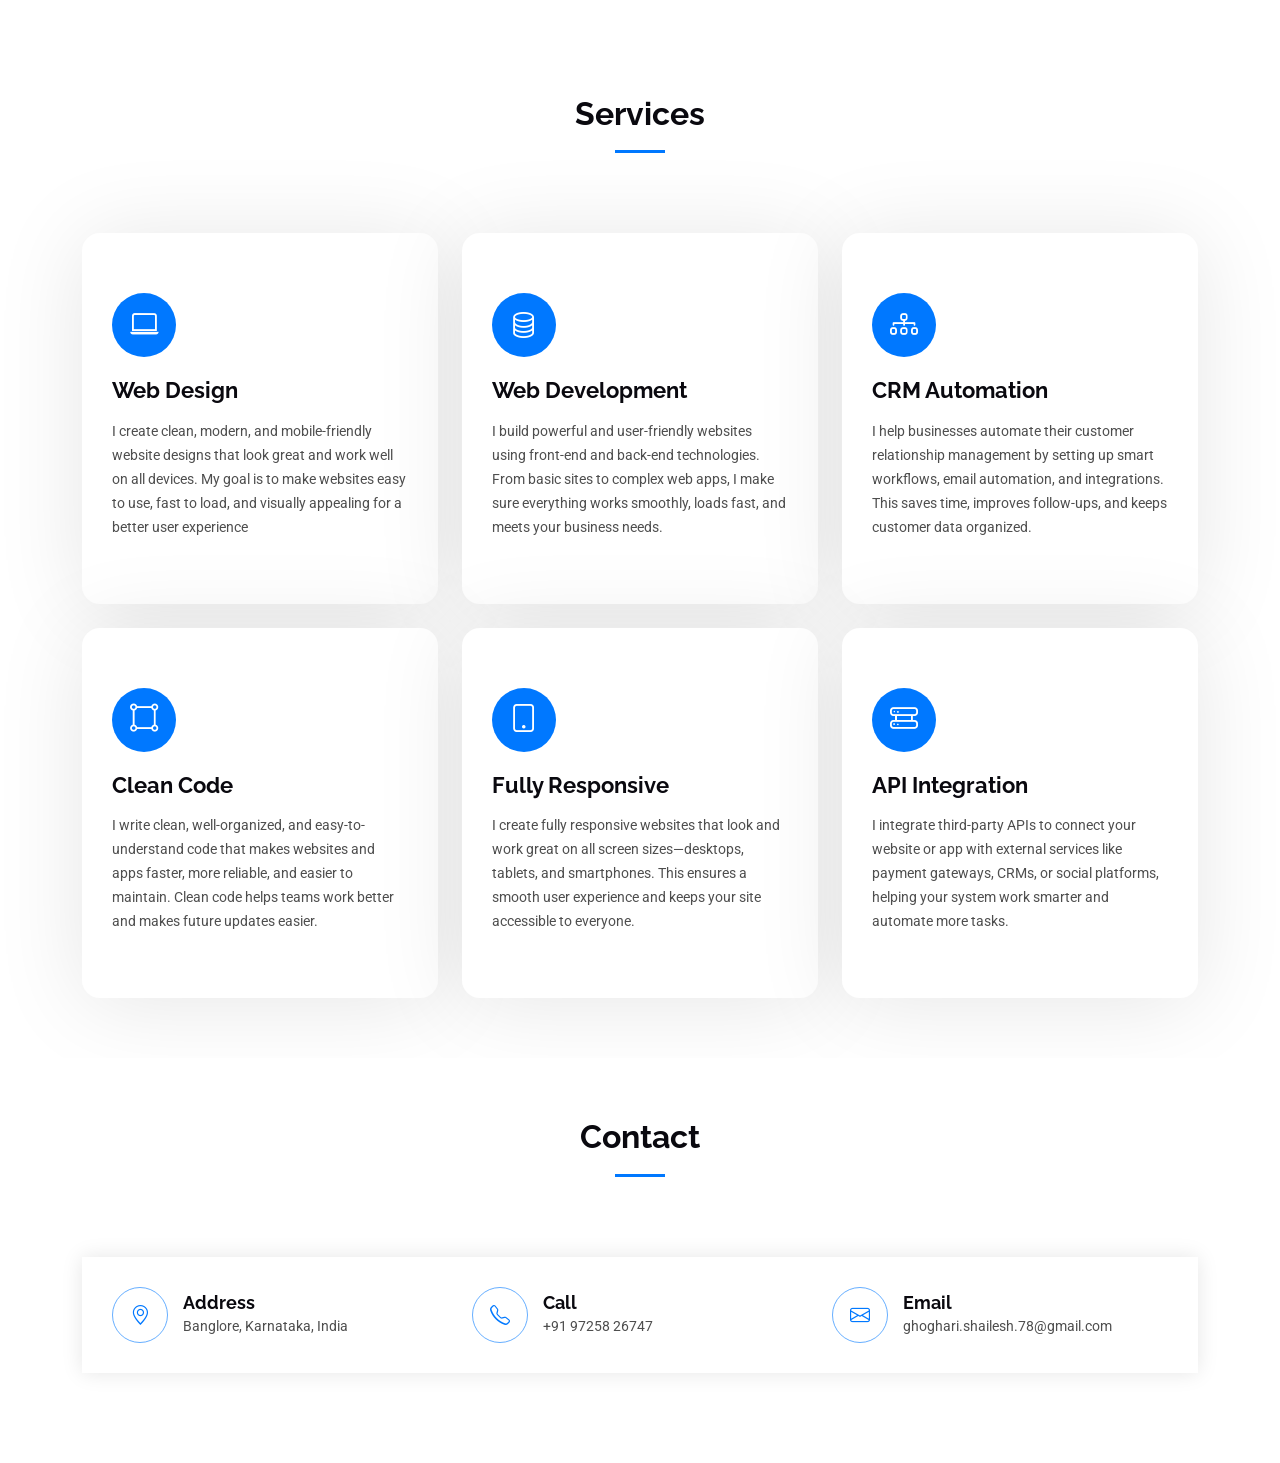
==== commit 789bcbcf: "Profile updated" ====
--- a/index.html
+++ b/index.html
@@ -87,7 +87,8 @@
                 <div class="progress-bar-wrap">
                   <div class="progress-bar" role="progressbar" aria-valuenow="100" aria-valuemin="0" aria-valuemax="100"></div>
                 </div>
-              </div><!-- End Skills Item -->
+              </div>
+              <!-- End Skills Item -->
 
               <div class="progress">
                 <span class="skill"><span>HTML</span> <i class="val">100%</i></span>
@@ -124,7 +125,7 @@
             <div class="about-me">
               <h4>About me</h4>
 
-              <p>I'm a Full Stack Developer with 2.5+ years of experience in building dynamic and responsive web applications.
+              <p>I'm a Full Stack Developer with 3.5+ years of experience in building dynamic and responsive web applications.
                 I specialize in both front-end technologies (HTML, CSS, JavaScript, Bootstrap, jQuery) and back-end development (Laravel, PHP, MySQL),
                 delivering seamless and scalable solutions from concept to deployment.
               </p>
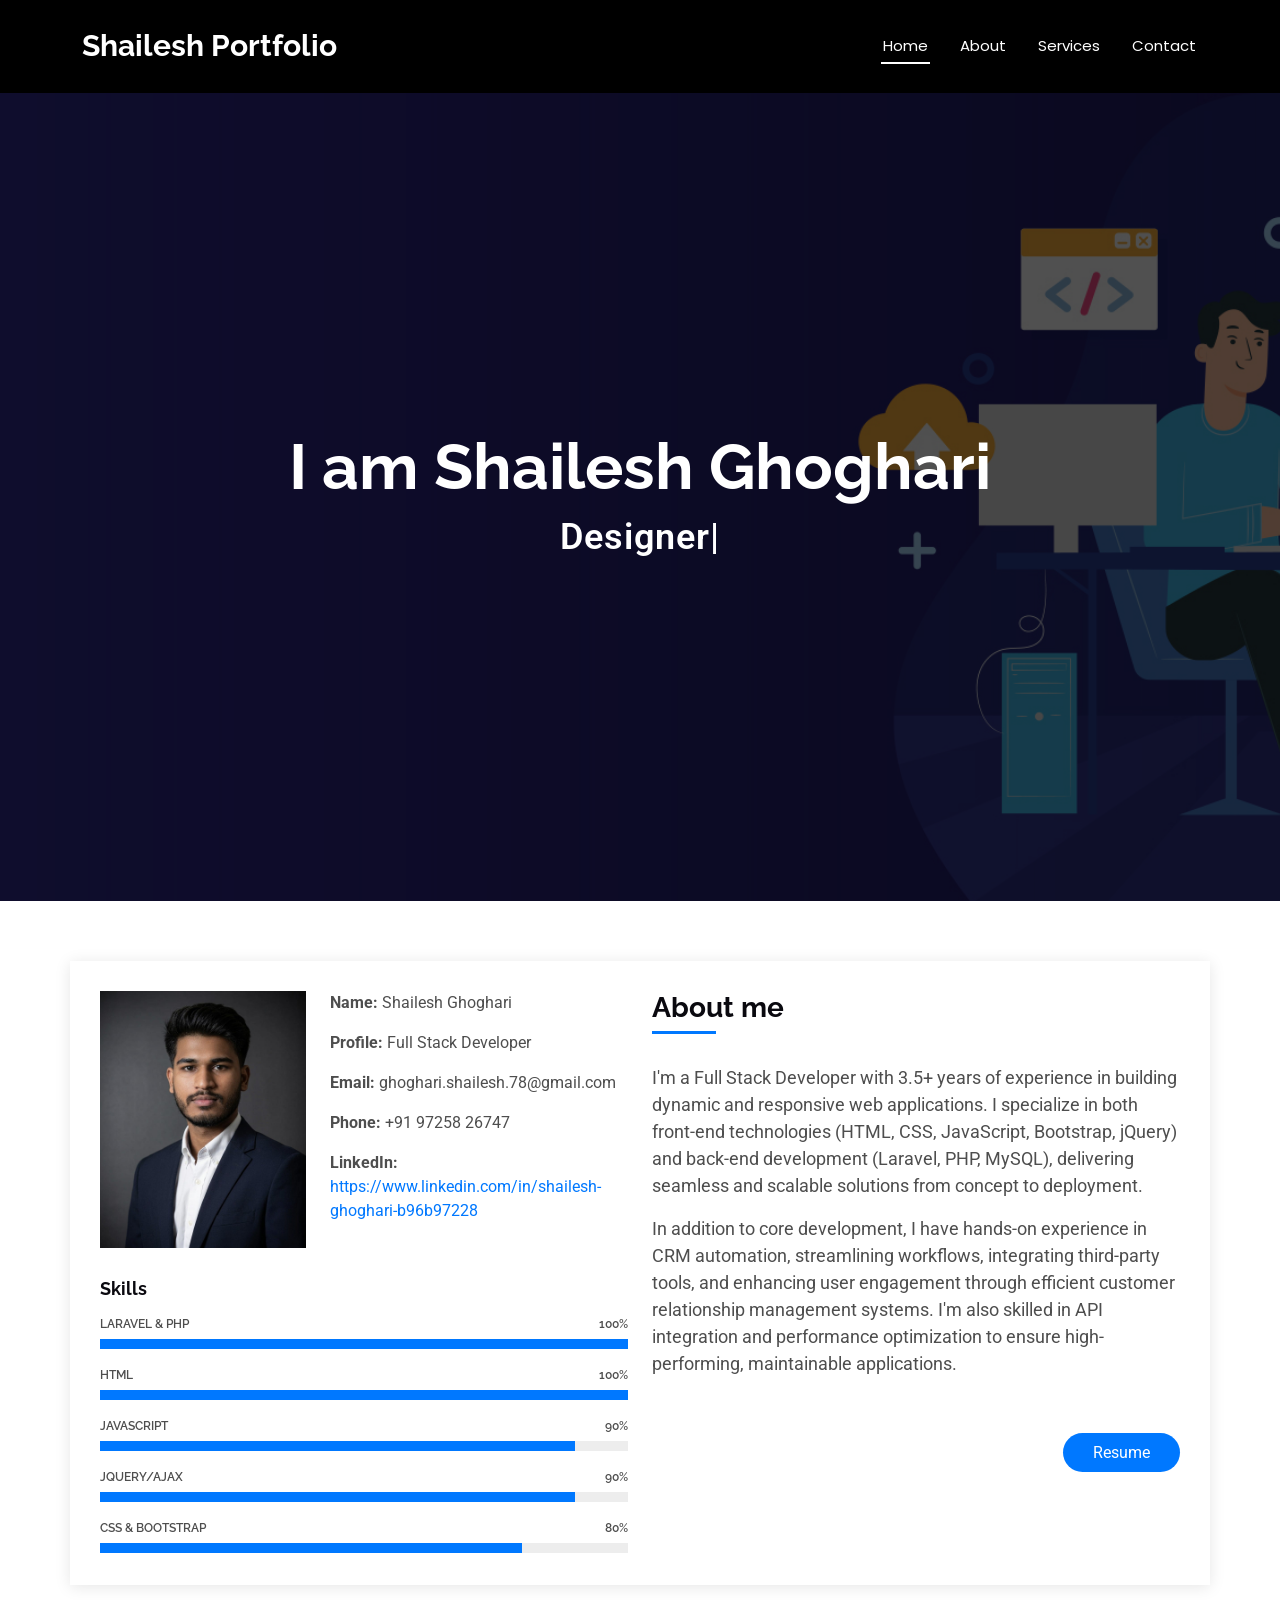
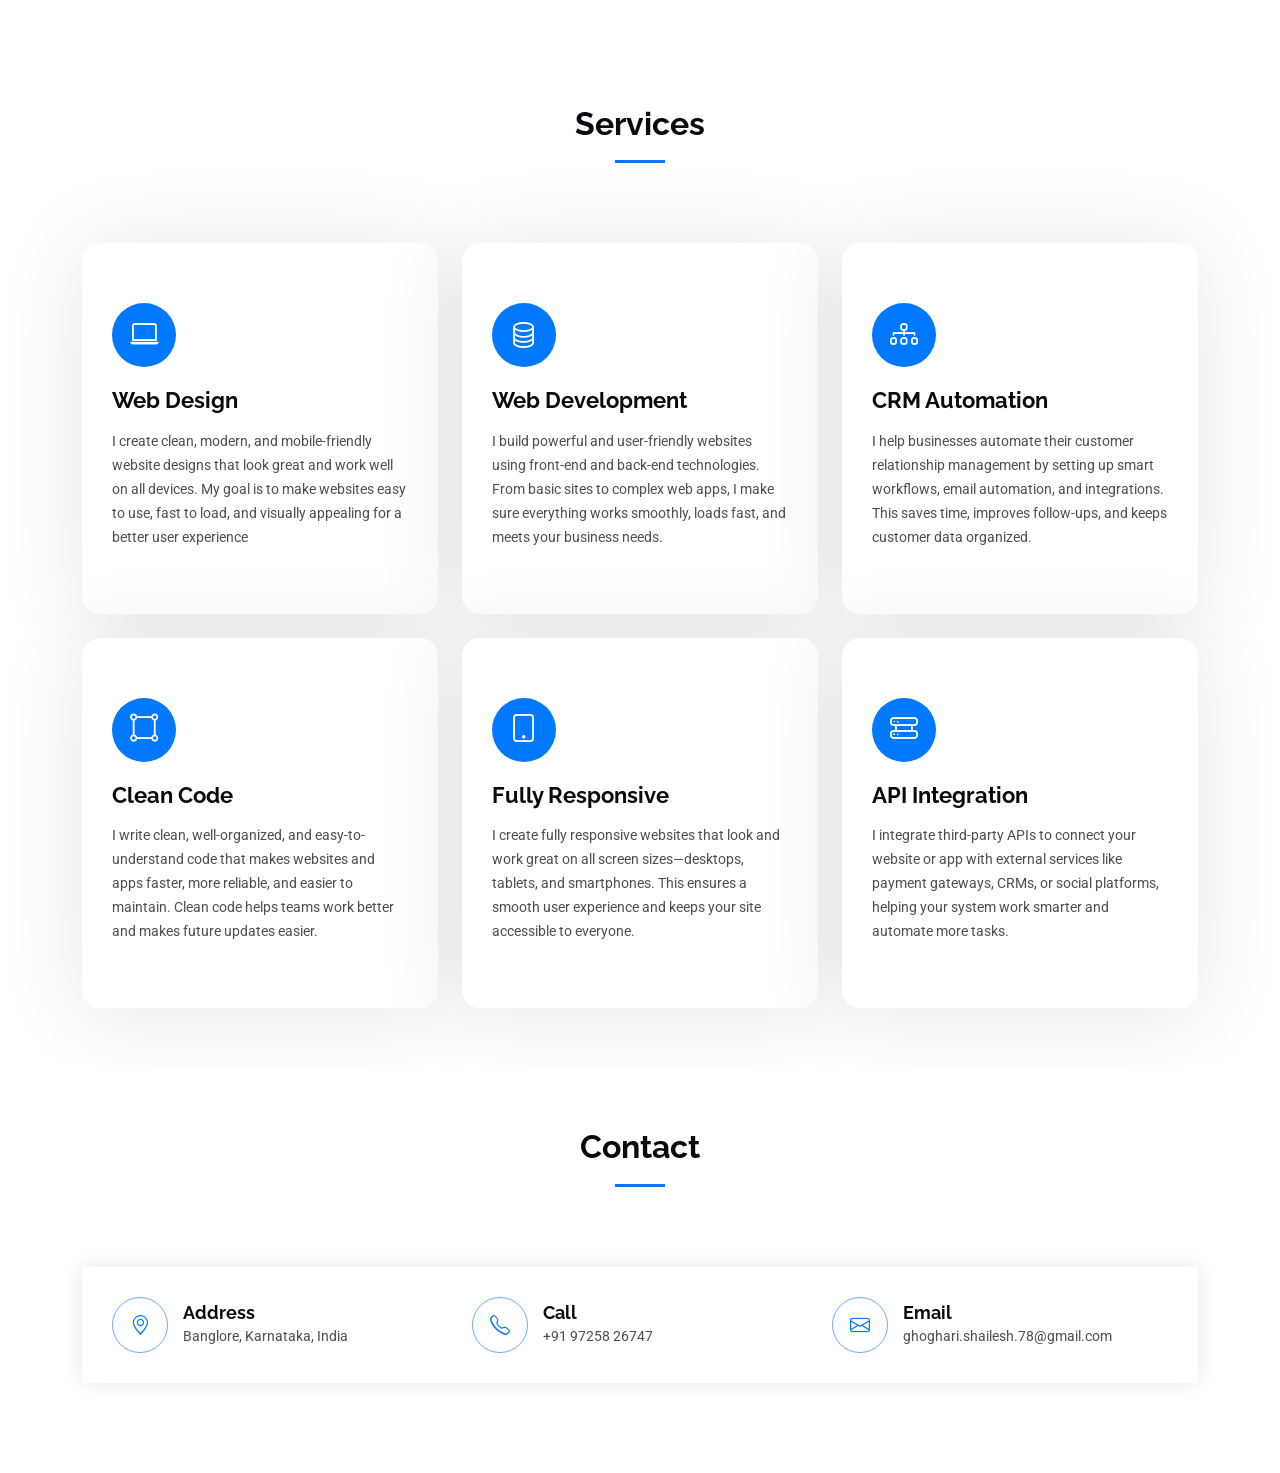
==== commit 994af999: "Profile photo issue fixed" ====
--- a/index.html
+++ b/index.html
@@ -67,7 +67,7 @@
           <div class="col-md-6">
             <div class="row justify-content-between gy-4">
               <div class="col-lg-5">
-                <img src="assets/img/profile-img.jpg" class="img-fluid" alt="">
+                <img src="assets/img/profile-img.jpeg" class="img-fluid" alt="">
               </div>
               <div class="col-lg-7 about-info">
                 <p><strong>Name: </strong> <span>Shailesh Ghoghari</span></p>
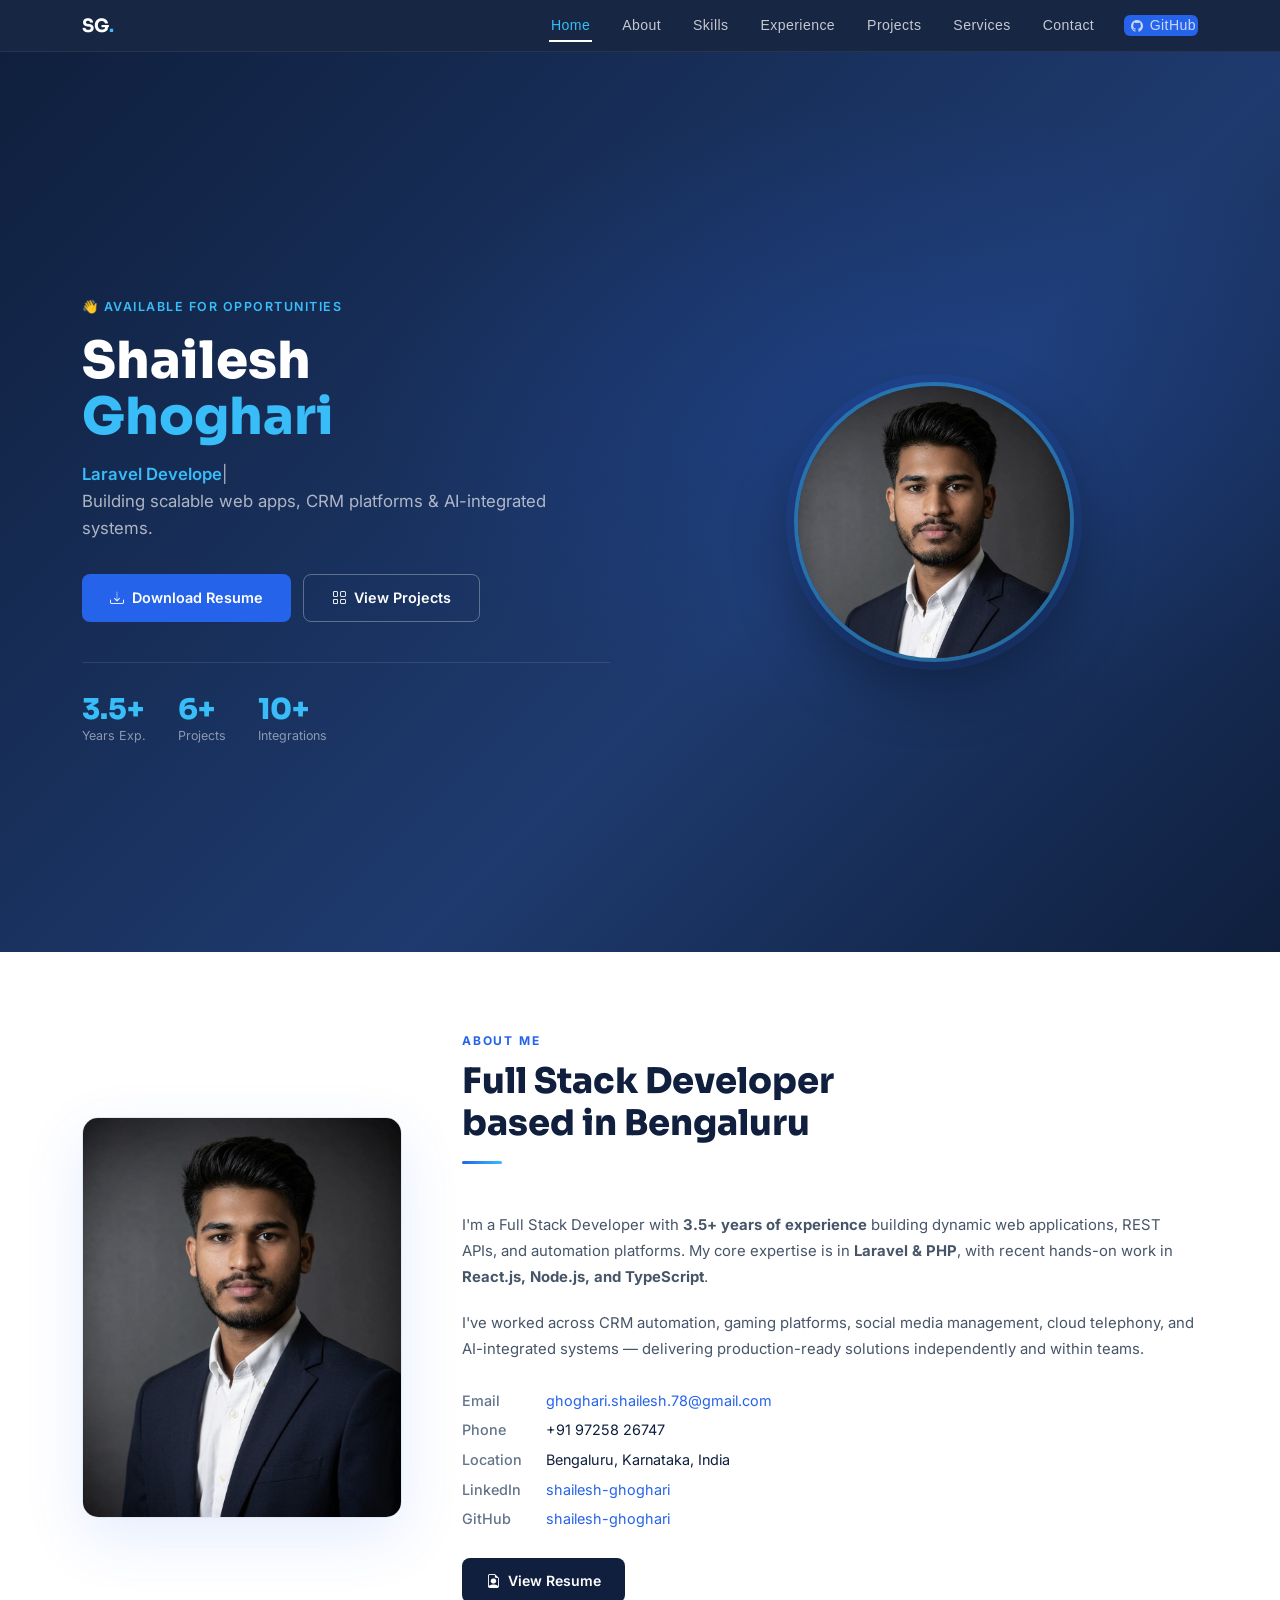
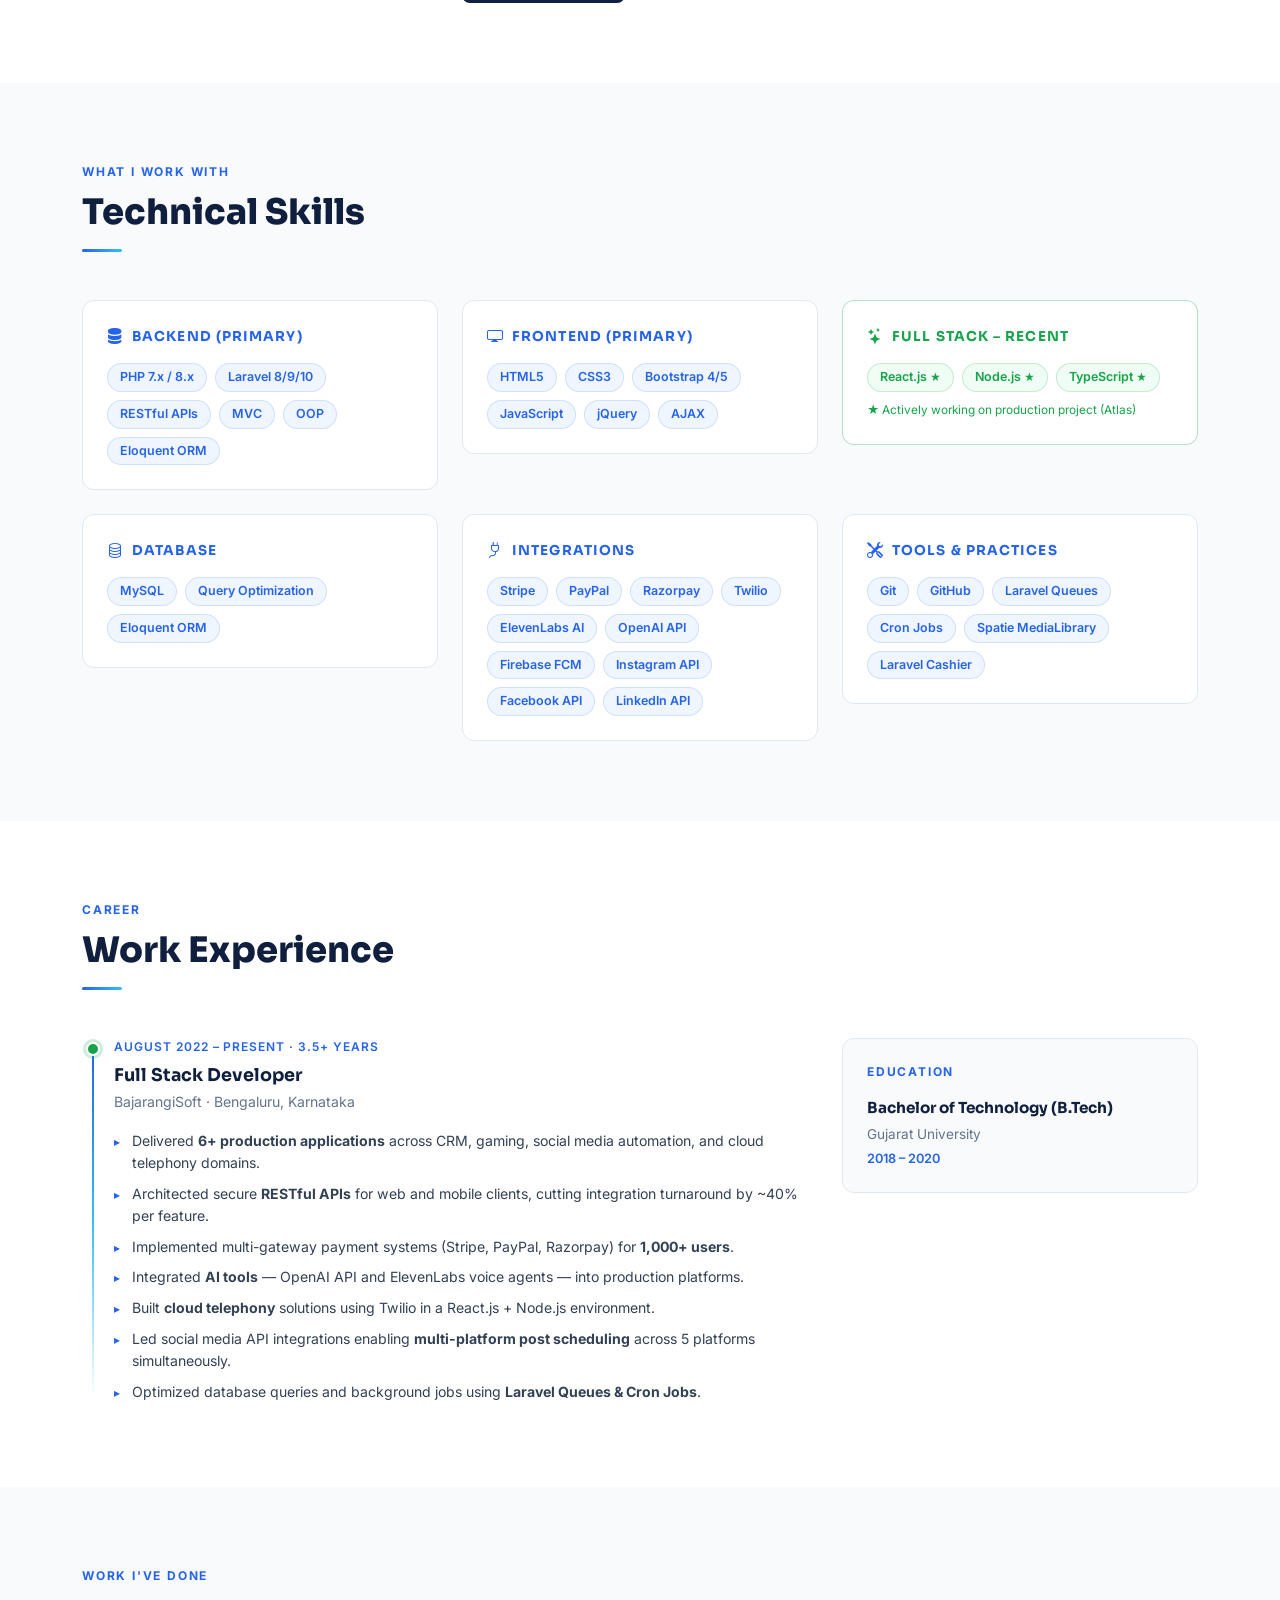
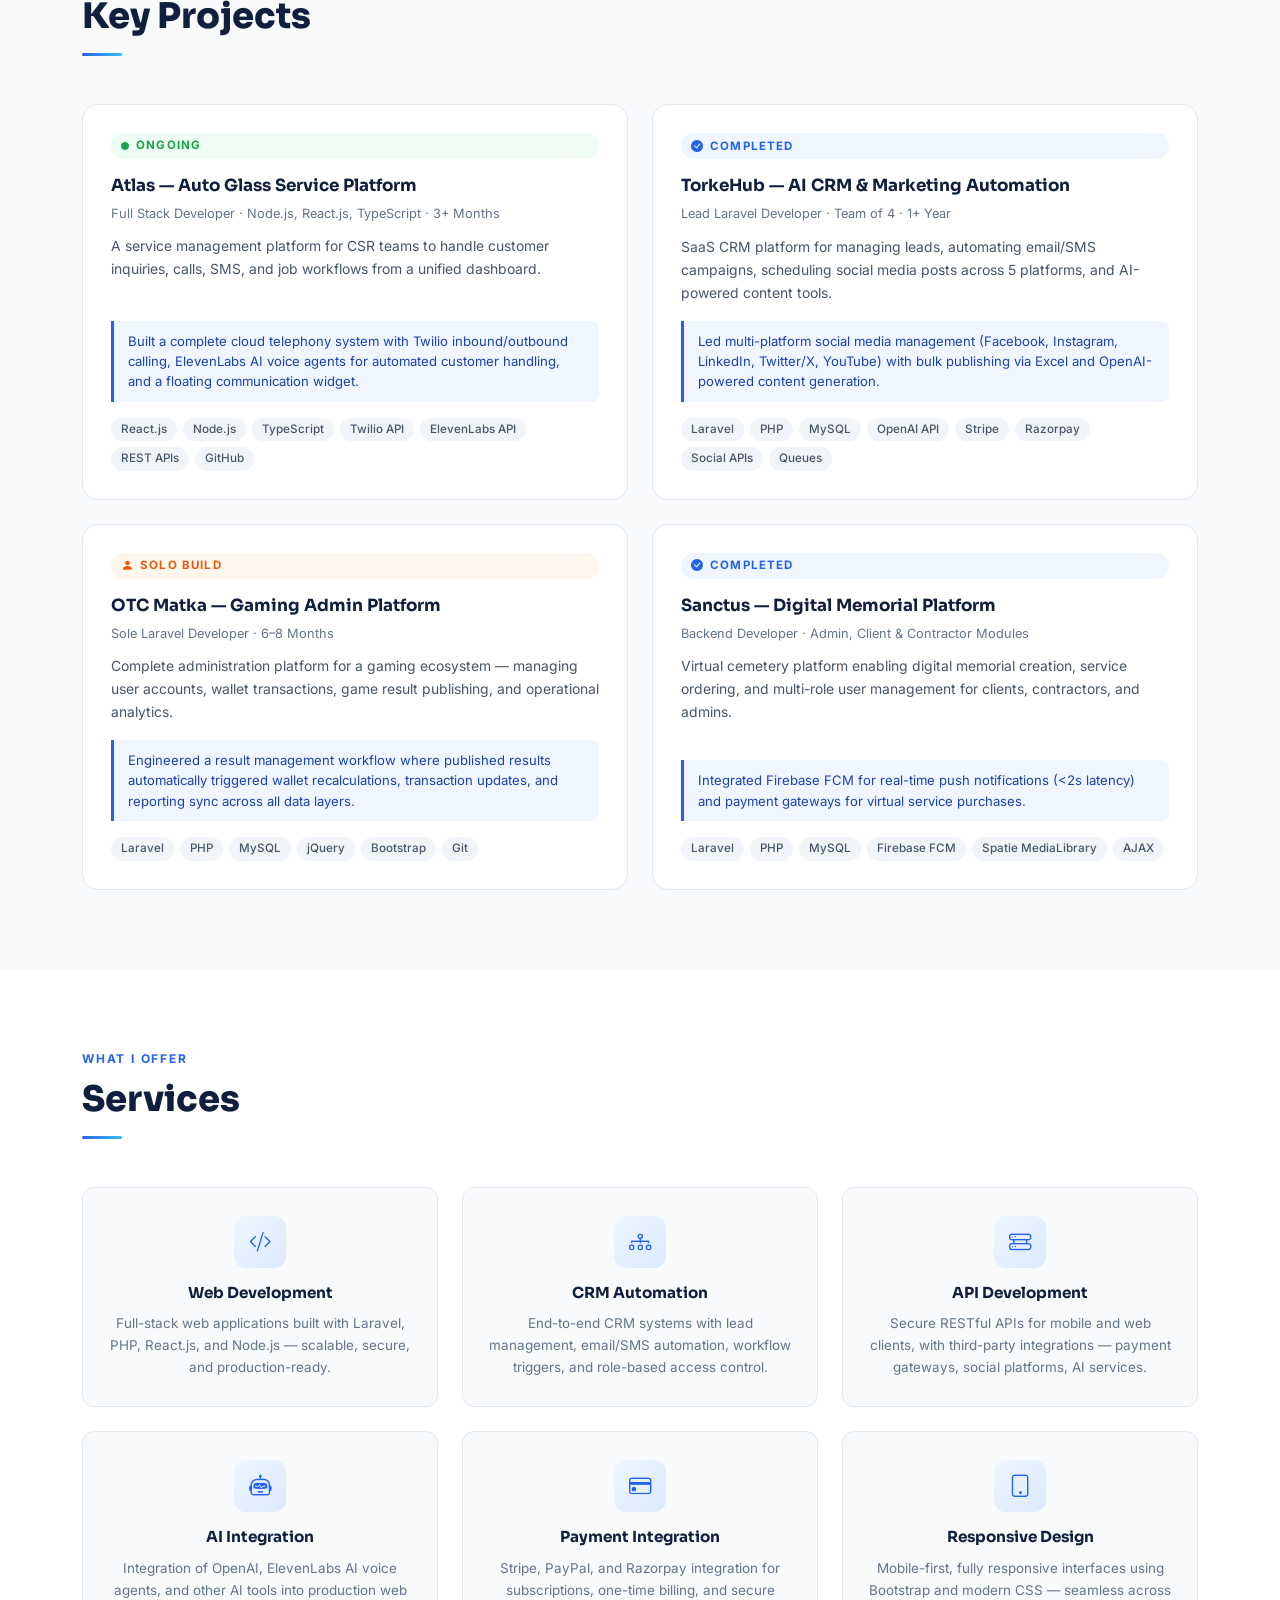
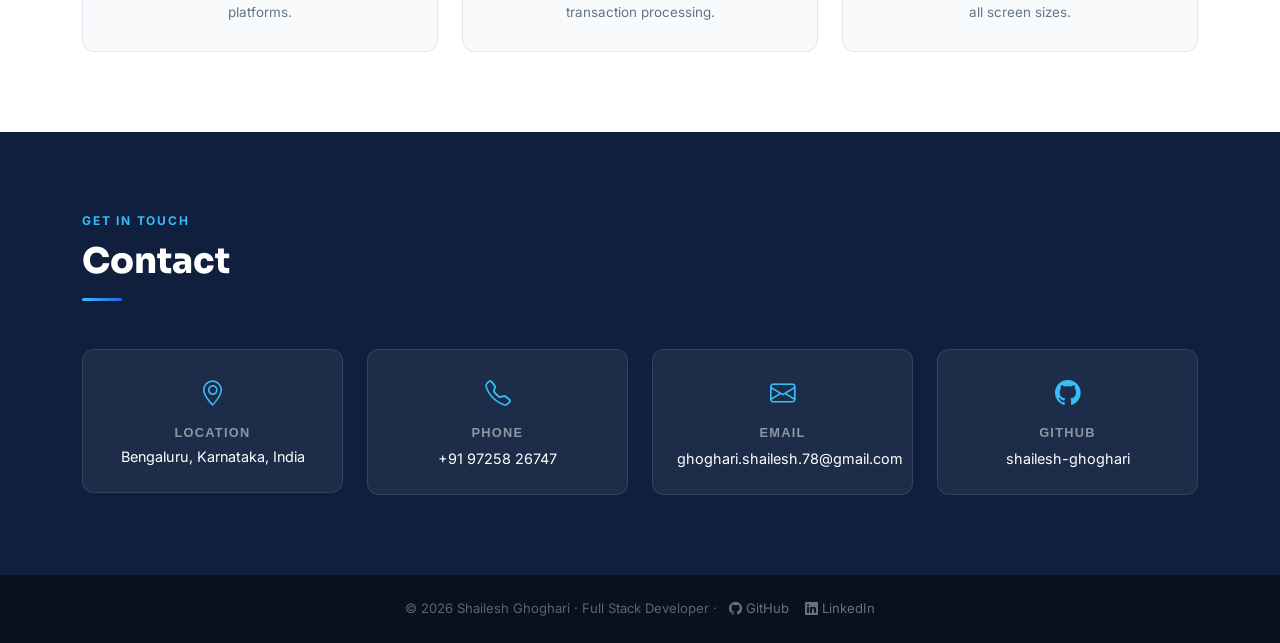
==== commit 6101a19a: "UI update" ====
--- a/index.html
+++ b/index.html
@@ -1,354 +1,758 @@
 <!DOCTYPE html>
 <html lang="en">
-
 <head>
   <meta charset="utf-8">
   <meta content="width=device-width, initial-scale=1.0" name="viewport">
-  <title>Shailesh Portfolio</title>
-
-  <!-- Fonts -->
+  <title>Shailesh Ghoghari – Full Stack Developer</title>
   <link href="https://fonts.googleapis.com" rel="preconnect">
   <link href="https://fonts.gstatic.com" rel="preconnect" crossorigin>
-  <link href="https://fonts.googleapis.com/css2?family=Roboto:ital,wght@0,100;0,300;0,400;0,500;0,700;0,900;1,100;1,300;1,400;1,500;1,700;1,900&family=Poppins:ital,wght@0,100;0,200;0,300;0,400;0,500;0,600;0,700;0,800;0,900;1,100;1,200;1,300;1,400;1,500;1,600;1,700;1,800;1,900&family=Raleway:ital,wght@0,100;0,200;0,300;0,400;0,500;0,600;0,700;0,800;0,900;1,100;1,200;1,300;1,400;1,500;1,600;1,700;1,800;1,900&display=swap" rel="stylesheet">
-
-  <!-- Vendor CSS Files -->
+  <link href="https://fonts.googleapis.com/css2?family=Inter:wght@300;400;500;600;700&family=Sora:wght@400;600;700;800&display=swap" rel="stylesheet">
   <link href="assets/vendor/bootstrap/css/bootstrap.min.css" rel="stylesheet">
   <link href="assets/vendor/bootstrap-icons/bootstrap-icons.css" rel="stylesheet">
   <link href="assets/vendor/aos/aos.css" rel="stylesheet">
   <link href="assets/vendor/glightbox/css/glightbox.min.css" rel="stylesheet">
-
-  <!-- Main CSS File -->
   <link href="assets/css/main.css" rel="stylesheet">
 
+  <style>
+    :root {
+      --navy:   #0F1F3D;
+      --accent: #2563EB;
+      --accent2:#38BDF8;
+      --light:  #F8FAFC;
+      --gray:   #64748B;
+      --card:   #FFFFFF;
+      --border: #E2E8F0;
+      --tag-bg: #EFF6FF;
+      --tag-color: #2563EB;
+    }
+
+    * { box-sizing: border-box; }
+
+    body { font-family: 'Inter', sans-serif; background: var(--light); color: #1E293B; }
+
+    /* ── NAV ── */
+    #header {
+      background: rgba(15,31,61,0.97);
+      backdrop-filter: blur(10px);
+      border-bottom: 1px solid rgba(255,255,255,0.07);
+      padding: 0 0;
+    }
+    #header .sitename {
+      font-family: 'Sora', sans-serif;
+      font-size: 1.15rem;
+      font-weight: 700;
+      color: #fff;
+      letter-spacing: 0.01em;
+      margin: 0;
+    }
+    .navmenu ul li a { color: rgba(255,255,255,0.75) !important; font-size: 0.88rem; font-weight: 500; letter-spacing: 0.03em; }
+    .navmenu ul li a:hover, .navmenu ul li a.active { color: var(--accent2) !important; }
+    .nav-github {
+      display: inline-flex; align-items: center; gap: 6px;
+      background: var(--accent); color: #fff !important;
+      padding: 6px 14px; border-radius: 6px; font-size: 0.82rem; font-weight: 600;
+      transition: background 0.2s;
+    }
+    .nav-github:hover { background: #1d4ed8 !important; color: #fff !important; }
+
+    /* ── HERO ── */
+    #hero {
+      min-height: 100vh;
+      background: linear-gradient(135deg, #0F1F3D 0%, #1E3A6E 60%, #0F1F3D 100%);
+      display: flex; align-items: center; justify-content: center;
+      position: relative; overflow: hidden;
+      padding: 100px 0 60px;
+    }
+    #hero::before {
+      content: '';
+      position: absolute; inset: 0;
+      background: radial-gradient(ellipse 60% 50% at 70% 40%, rgba(37,99,235,0.18) 0%, transparent 70%);
+    }
+    .hero-grid {
+      display: grid; grid-template-columns: 1fr 1fr;
+      gap: 60px; align-items: center;
+      position: relative; z-index: 2;
+    }
+    .hero-label {
+      font-size: 0.78rem; font-weight: 600; letter-spacing: 0.12em;
+      color: var(--accent2); text-transform: uppercase; margin-bottom: 16px;
+    }
+    .hero-name {
+      font-family: 'Sora', sans-serif;
+      font-size: clamp(2.2rem, 4vw, 3.4rem);
+      font-weight: 800; color: #fff; line-height: 1.1;
+      margin-bottom: 16px;
+    }
+    .hero-name span { color: var(--accent2); }
+    .hero-role {
+      font-size: 1.05rem; color: rgba(255,255,255,0.65);
+      margin-bottom: 32px; line-height: 1.6;
+    }
+    .hero-typed { color: var(--accent2); font-weight: 600; }
+    .hero-cta { display: flex; gap: 12px; flex-wrap: wrap; }
+    .btn-primary-hero {
+      background: var(--accent); color: #fff;
+      padding: 12px 28px; border-radius: 8px; font-weight: 600; font-size: 0.9rem;
+      text-decoration: none; transition: all 0.2s; border: none;
+      display: inline-flex; align-items: center; gap: 8px;
+    }
+    .btn-primary-hero:hover { background: #1d4ed8; color: #fff; transform: translateY(-1px); }
+    .btn-outline-hero {
+      background: transparent; color: #fff;
+      padding: 12px 28px; border-radius: 8px; font-weight: 600; font-size: 0.9rem;
+      text-decoration: none; border: 1px solid rgba(255,255,255,0.3);
+      display: inline-flex; align-items: center; gap: 8px; transition: all 0.2s;
+    }
+    .btn-outline-hero:hover { border-color: var(--accent2); color: var(--accent2); }
+    .hero-photo-wrap {
+      display: flex; justify-content: center; align-items: center;
+    }
+    .hero-photo {
+      width: 280px; height: 280px; border-radius: 50%;
+      object-fit: cover; object-position: top;
+      border: 4px solid rgba(56,189,248,0.4);
+      box-shadow: 0 0 0 8px rgba(37,99,235,0.12), 0 24px 60px rgba(0,0,0,0.35);
+    }
+    .hero-stats {
+      display: flex; gap: 32px; margin-top: 40px; padding-top: 32px;
+      border-top: 1px solid rgba(255,255,255,0.1);
+    }
+    .hero-stat-num {
+      font-family: 'Sora', sans-serif;
+      font-size: 1.8rem; font-weight: 800; color: var(--accent2); line-height: 1;
+    }
+    .hero-stat-label { font-size: 0.78rem; color: rgba(255,255,255,0.5); margin-top: 4px; }
+
+    /* ── SECTION COMMON ── */
+    section { padding: 80px 0; }
+    .section-eyebrow {
+      font-size: 0.75rem; font-weight: 700; letter-spacing: 0.15em;
+      text-transform: uppercase; color: var(--accent); margin-bottom: 10px;
+    }
+    .section-title-main {
+      font-family: 'Sora', sans-serif; font-size: clamp(1.6rem, 3vw, 2.2rem);
+      font-weight: 800; color: var(--navy); margin-bottom: 12px; line-height: 1.2;
+    }
+    .section-desc { color: var(--gray); font-size: 0.95rem; max-width: 520px; }
+    .section-divider {
+      width: 40px; height: 3px;
+      background: linear-gradient(90deg, var(--accent), var(--accent2));
+      border-radius: 2px; margin: 16px 0 48px;
+    }
+
+    /* ── ABOUT ── */
+    #about { background: #fff; }
+    .about-photo {
+      width: 100%; max-width: 320px; border-radius: 16px;
+      object-fit: cover; object-position: top;
+      box-shadow: 0 20px 60px rgba(37,99,235,0.12);
+      border: 1px solid var(--border);
+    }
+    .about-info-list p { font-size: 0.9rem; margin-bottom: 8px; color: var(--navy); }
+    .about-info-list p strong { color: var(--gray); font-weight: 500; min-width: 80px; display: inline-block; }
+    .about-info-list a { color: var(--accent); text-decoration: none; }
+    .about-info-list a:hover { text-decoration: underline; }
+    .btn-resume {
+      display: inline-flex; align-items: center; gap: 8px;
+      background: var(--navy); color: #fff;
+      padding: 12px 24px; border-radius: 8px; font-weight: 600; font-size: 0.88rem;
+      text-decoration: none; margin-top: 20px; transition: all 0.2s;
+    }
+    .btn-resume:hover { background: var(--accent); color: #fff; }
+
+    /* ── SKILLS ── */
+    #skills { background: var(--light); }
+    .skill-category-card {
+      background: #fff; border: 1px solid var(--border);
+      border-radius: 12px; padding: 24px;
+      transition: box-shadow 0.2s, transform 0.2s;
+    }
+    .skill-category-card:hover { box-shadow: 0 8px 32px rgba(37,99,235,0.1); transform: translateY(-2px); }
+    .skill-cat-title {
+      font-family: 'Sora', sans-serif; font-size: 0.85rem; font-weight: 700;
+      color: var(--accent); text-transform: uppercase; letter-spacing: 0.08em;
+      margin-bottom: 14px; display: flex; align-items: center; gap: 8px;
+    }
+    .skill-cat-title i { font-size: 1rem; }
+    .skill-tags { display: flex; flex-wrap: wrap; gap: 8px; }
+    .skill-tag {
+      background: var(--tag-bg); color: var(--tag-color);
+      font-size: 0.78rem; font-weight: 600; padding: 4px 12px;
+      border-radius: 20px; border: 1px solid rgba(37,99,235,0.15);
+    }
+    .skill-tag.new {
+      background: #F0FDF4; color: #16A34A;
+      border-color: rgba(22,163,74,0.2);
+    }
+    .skill-tag.new::after { content: ' ★'; font-size: 0.65rem; }
+
+    /* ── EXPERIENCE ── */
+    #experience { background: #fff; }
+    .timeline { position: relative; padding-left: 32px; }
+    .timeline::before {
+      content: ''; position: absolute; left: 10px; top: 8px; bottom: 8px;
+      width: 2px; background: linear-gradient(180deg, var(--accent), var(--accent2), transparent);
+      border-radius: 2px;
+    }
+    .timeline-item { position: relative; margin-bottom: 48px; }
+    .timeline-item:last-child { margin-bottom: 0; }
+    .timeline-dot {
+      position: absolute; left: -28px; top: 4px;
+      width: 14px; height: 14px; border-radius: 50%;
+      background: var(--accent); border: 2px solid #fff;
+      box-shadow: 0 0 0 3px rgba(37,99,235,0.2);
+    }
+    .timeline-dot.active { background: #16A34A; box-shadow: 0 0 0 3px rgba(22,163,74,0.2); }
+    .timeline-period {
+      font-size: 0.75rem; font-weight: 600; color: var(--accent);
+      text-transform: uppercase; letter-spacing: 0.08em; margin-bottom: 6px;
+    }
+    .timeline-role {
+      font-family: 'Sora', sans-serif; font-size: 1.1rem; font-weight: 700;
+      color: var(--navy); margin-bottom: 2px;
+    }
+    .timeline-company { font-size: 0.88rem; color: var(--gray); margin-bottom: 14px; }
+    .timeline-points { list-style: none; padding: 0; margin: 0; }
+    .timeline-points li {
+      font-size: 0.88rem; color: #334155; padding: 4px 0 4px 18px;
+      position: relative; line-height: 1.6;
+    }
+    .timeline-points li::before {
+      content: '▸'; position: absolute; left: 0; color: var(--accent); font-size: 0.75rem; top: 6px;
+    }
+
+    /* ── PROJECTS ── */
+    #projects { background: var(--light); }
+    .project-card {
+      background: #fff; border: 1px solid var(--border); border-radius: 16px;
+      padding: 28px; height: 100%;
+      transition: box-shadow 0.25s, transform 0.25s;
+      display: flex; flex-direction: column;
+    }
+    .project-card:hover { box-shadow: 0 16px 48px rgba(37,99,235,0.12); transform: translateY(-3px); }
+    .project-badge {
+      display: inline-flex; align-items: center; gap: 6px;
+      font-size: 0.72rem; font-weight: 700; text-transform: uppercase; letter-spacing: 0.1em;
+      padding: 4px 10px; border-radius: 20px; margin-bottom: 14px;
+    }
+    .badge-ongoing { background: #F0FDF4; color: #16A34A; }
+    .badge-completed { background: #EFF6FF; color: #2563EB; }
+    .badge-solo { background: #FFF7ED; color: #EA580C; }
+    .project-title {
+      font-family: 'Sora', sans-serif; font-size: 1.05rem; font-weight: 700;
+      color: var(--navy); margin-bottom: 6px;
+    }
+    .project-role { font-size: 0.8rem; color: var(--gray); margin-bottom: 12px; }
+    .project-desc { font-size: 0.87rem; color: #475569; line-height: 1.65; margin-bottom: 16px; flex-grow: 1; }
+    .project-highlight {
+      background: #EFF6FF; border-left: 3px solid var(--accent);
+      padding: 10px 14px; border-radius: 0 8px 8px 0;
+      font-size: 0.82rem; color: #1E40AF; margin-bottom: 16px; line-height: 1.55;
+    }
+    .project-tech { display: flex; flex-wrap: wrap; gap: 6px; margin-top: auto; }
+    .tech-tag {
+      background: #F1F5F9; color: #475569;
+      font-size: 0.73rem; font-weight: 500; padding: 3px 10px; border-radius: 12px;
+    }
+
+    /* ── SERVICES ── */
+    #services { background: #fff; }
+    .service-card {
+      background: var(--light); border: 1px solid var(--border); border-radius: 12px;
+      padding: 28px 24px; text-align: center; height: 100%;
+      transition: all 0.2s;
+    }
+    .service-card:hover { background: #fff; box-shadow: 0 8px 32px rgba(37,99,235,0.09); transform: translateY(-2px); }
+    .service-icon {
+      width: 52px; height: 52px; border-radius: 12px;
+      background: linear-gradient(135deg, #EFF6FF, #DBEAFE);
+      display: flex; align-items: center; justify-content: center;
+      margin: 0 auto 16px; font-size: 1.4rem; color: var(--accent);
+    }
+    .service-card h3 { font-family: 'Sora', sans-serif; font-size: 0.95rem; font-weight: 700; color: var(--navy); margin-bottom: 10px; }
+    .service-card p { font-size: 0.84rem; color: var(--gray); line-height: 1.65; margin: 0; }
+
+    /* ── CONTACT ── */
+    #contact { background: var(--navy); }
+    #contact .section-title-main { color: #fff; }
+    #contact .section-eyebrow { color: var(--accent2); }
+    #contact .section-desc { color: rgba(255,255,255,0.6); }
+    .contact-card {
+      background: rgba(255,255,255,0.06); border: 1px solid rgba(255,255,255,0.1);
+      border-radius: 12px; padding: 24px; text-align: center;
+      transition: background 0.2s;
+    }
+    .contact-card:hover { background: rgba(255,255,255,0.1); }
+    .contact-card i { font-size: 1.6rem; color: var(--accent2); margin-bottom: 12px; display: block; }
+    .contact-card h3 { font-size: 0.8rem; font-weight: 600; color: rgba(255,255,255,0.5); text-transform: uppercase; letter-spacing: 0.1em; margin-bottom: 6px; }
+    .contact-card p, .contact-card a { font-size: 0.9rem; color: #fff; text-decoration: none; margin: 0; }
+    .contact-card a:hover { color: var(--accent2); }
+
+    /* ── FOOTER ── */
+    footer {
+      background: #07111F; padding: 24px 0; text-align: center;
+      font-size: 0.82rem; color: rgba(255,255,255,0.35);
+    }
+
+    /* ── SCROLL TOP ── */
+    #scroll-top {
+      background: var(--accent); border-radius: 8px;
+      width: 40px; height: 40px;
+    }
+
+    /* ── RESPONSIVE ── */
+    @media (max-width: 768px) {
+      .hero-grid { grid-template-columns: 1fr; text-align: center; gap: 40px; }
+      .hero-photo-wrap { order: -1; }
+      .hero-photo { width: 200px; height: 200px; }
+      .hero-cta { justify-content: center; }
+      .hero-stats { justify-content: center; }
+    }
+  </style>
 </head>
 
 <body class="index-page">
 
-  <header id="header" class="header d-flex align-items-center sticky-top">
-    <div class="container-fluid container-xl position-relative d-flex align-items-center justify-content-between">
-
-      <a href="index.html" class="logo d-flex align-items-center">
-        <h1 class="sitename">Shailesh Portfolio</h1>
-      </a>
-
-      <nav id="navmenu" class="navmenu">
-        <ul>
-          <li><a href="#hero" class="active">Home<br></a></li>
-          <li><a href="#about">About</a></li>
-          <li><a href="#services">Services</a></li>
-          <li><a href="#contact">Contact</a></li>
-        </ul>
-        <i class="mobile-nav-toggle d-xl-none bi bi-list"></i>
-      </nav>
-
+<!-- ── HEADER ── -->
+<header id="header" class="header d-flex align-items-center sticky-top">
+  <div class="container-fluid container-xl position-relative d-flex align-items-center justify-content-between">
+    <a href="index.html" class="logo d-flex align-items-center">
+      <h1 class="sitename">SG<span style="color:var(--accent2)">.</span></h1>
+    </a>
+    <nav id="navmenu" class="navmenu">
+      <ul>
+        <li><a href="#hero" class="active">Home</a></li>
+        <li><a href="#about">About</a></li>
+        <li><a href="#skills">Skills</a></li>
+        <li><a href="#experience">Experience</a></li>
+        <li><a href="#projects">Projects</a></li>
+        <li><a href="#services">Services</a></li>
+        <li><a href="#contact">Contact</a></li>
+        <li><a href="https://github.com/shailesh-ghoghari" target="_blank" class="nav-github"><i class="bi bi-github"></i> GitHub</a></li>
+      </ul>
+      <i class="mobile-nav-toggle d-xl-none bi bi-list"></i>
+    </nav>
+  </div>
+</header>
+
+<main class="main">
+
+  <!-- ── HERO ── -->
+  <section id="hero">
+    <div class="container">
+      <div class="hero-grid">
+        <div>
+          <p class="hero-label">👋 Available for opportunities</p>
+          <h1 class="hero-name">Shailesh<br><span>Ghoghari</span></h1>
+          <p class="hero-role">
+            <span class="typed hero-typed" data-typed-items="Laravel Developer,Full Stack Developer"></span><br>
+            Building scalable web apps, CRM platforms & AI-integrated systems.
+          </p>
+          <div class="hero-cta">
+            <a href="Resume.pdf" class="btn-primary-hero" target="_blank"><i class="bi bi-download"></i> Download Resume</a>
+            <a href="#projects" class="btn-outline-hero"><i class="bi bi-grid"></i> View Projects</a>
+          </div>
+          <div class="hero-stats">
+            <div>
+              <div class="hero-stat-num">3.5+</div>
+              <div class="hero-stat-label">Years Exp.</div>
+            </div>
+            <div>
+              <div class="hero-stat-num">6+</div>
+              <div class="hero-stat-label">Projects</div>
+            </div>
+            <div>
+              <div class="hero-stat-num">10+</div>
+              <div class="hero-stat-label">Integrations</div>
+            </div>
+          </div>
+        </div>
+        <div class="hero-photo-wrap">
+          <img src="assets/img/profile-img.jpeg" class="hero-photo" alt="Shailesh Ghoghari">
+        </div>
+      </div>
     </div>
-  </header>
-
-  <main class="main">
-
-    <!-- Hero Section -->
-    <section id="hero" class="hero section dark-background">
-
-      <img src="assets/img/full-stack-web-developer-in-trichy.jpg" alt="" data-aos="fade-in">
-
-      <div class="container d-flex flex-column align-items-center justify-content-center text-center" data-aos="fade-up" data-aos-delay="100">
-        <h2>I am Shailesh Ghoghari</h2>
-        <p><span class="typed" data-typed-items="Designer, Developer"></span></p>
+  </section>
+
+  <!-- ── ABOUT ── -->
+  <section id="about">
+    <div class="container" data-aos="fade-up">
+      <div class="row gy-5 align-items-center">
+        <div class="col-md-4 text-center text-md-start">
+          <img src="assets/img/profile-img.jpeg" class="about-photo" alt="Shailesh Ghoghari">
+        </div>
+        <div class="col-md-8">
+          <p class="section-eyebrow">About Me</p>
+          <h2 class="section-title-main">Full Stack Developer<br>based in Bengaluru</h2>
+          <div class="section-divider"></div>
+          <p style="color:#475569; font-size:0.93rem; line-height:1.75; margin-bottom:20px;">
+            I'm a Full Stack Developer with <strong>3.5+ years of experience</strong> building dynamic web applications, REST APIs, and automation platforms. My core expertise is in <strong>Laravel & PHP</strong>, with recent hands-on work in <strong>React.js, Node.js, and TypeScript</strong>.
+          </p>
+          <p style="color:#475569; font-size:0.93rem; line-height:1.75; margin-bottom:28px;">
+            I've worked across CRM automation, gaming platforms, social media management, cloud telephony, and AI-integrated systems — delivering production-ready solutions independently and within teams.
+          </p>
+          <div class="about-info-list">
+            <p><strong>Email</strong> <a href="mailto:ghoghari.shailesh.78@gmail.com">ghoghari.shailesh.78@gmail.com</a></p>
+            <p><strong>Phone</strong> +91 97258 26747</p>
+            <p><strong>Location</strong> Bengaluru, Karnataka, India</p>
+            <p><strong>LinkedIn</strong> <a href="https://www.linkedin.com/in/shailesh-ghoghari-b96b97228" target="_blank">shailesh-ghoghari</a></p>
+            <p><strong>GitHub</strong> <a href="https://github.com/shailesh-ghoghari" target="_blank">shailesh-ghoghari</a></p>
+          </div>
+          <a href="Resume.pdf" class="btn-resume" target="_blank"><i class="bi bi-file-earmark-person"></i> View Resume</a>
+        </div>
       </div>
-
-    </section><!-- /Hero Section -->
-
-    <!-- About Section -->
-    <section id="about" class="about section">
-
-      <div class="container" data-aos="fade-up" data-aos-delay="100">
-
-        <div class="row gy-4">
-          <div class="col-md-6">
-            <div class="row justify-content-between gy-4">
-              <div class="col-lg-5">
-                <img src="assets/img/profile-img.jpeg" class="img-fluid" alt="">
-              </div>
-              <div class="col-lg-7 about-info">
-                <p><strong>Name: </strong> <span>Shailesh Ghoghari</span></p>
-                <p><strong>Profile: </strong> <span>Full Stack Developer</span></p>
-                <p><strong>Email: </strong> <span>ghoghari.shailesh.78@gmail.com</span></p>
-                <p><strong>Phone: </strong> <span>+91 97258 26747</span></p>
-                <p><strong>LinkedIn: </strong> <span><a href="https://www.linkedin.com/in/shailesh-ghoghari-b96b97228" target="_blank">https://www.linkedin.com/in/shailesh-ghoghari-b96b97228</a></span></p>
-              </div>
-            </div>
-
-            <div class="skills-content skills-animation">
-
-              <h5>Skills</h5>
-
-              <div class="progress">
-                <span class="skill"><span>Laravel & PHP</span> <i class="val">100%</i></span>
-                <div class="progress-bar-wrap">
-                  <div class="progress-bar" role="progressbar" aria-valuenow="100" aria-valuemin="0" aria-valuemax="100"></div>
-                </div>
-              </div>
-              <!-- End Skills Item -->
-
-              <div class="progress">
-                <span class="skill"><span>HTML</span> <i class="val">100%</i></span>
-                <div class="progress-bar-wrap">
-                  <div class="progress-bar" role="progressbar" aria-valuenow="100" aria-valuemin="0" aria-valuemax="100"></div>
-                </div>
-              </div><!-- End Skills Item -->
-
-              <div class="progress">
-                <span class="skill"><span>JavaScript</span> <i class="val">90%</i></span>
-                <div class="progress-bar-wrap">
-                  <div class="progress-bar" role="progressbar" aria-valuenow="90" aria-valuemin="0" aria-valuemax="100"></div>
-                </div>
-              </div><!-- End Skills Item -->
-
-              <div class="progress">
-                <span class="skill"><span>Jquery/Ajax</span> <i class="val">90%</i></span>
-                <div class="progress-bar-wrap">
-                  <div class="progress-bar" role="progressbar" aria-valuenow="90" aria-valuemin="0" aria-valuemax="100"></div>
-                </div>
-              </div><!-- End Skills Item -->
-
-              <div class="progress">
-                <span class="skill"><span>CSS & Bootstrap</span> <i class="val">80%</i></span>
-                <div class="progress-bar-wrap">
-                  <div class="progress-bar" role="progressbar" aria-valuenow="80" aria-valuemin="0" aria-valuemax="100"></div>
-                </div>
-              </div><!-- End Skills Item -->
-
-            </div>
-          </div>
-
-          <div class="col-md-6">
-            <div class="about-me">
-              <h4>About me</h4>
-
-              <p>I'm a Full Stack Developer with 3.5+ years of experience in building dynamic and responsive web applications.
-                I specialize in both front-end technologies (HTML, CSS, JavaScript, Bootstrap, jQuery) and back-end development (Laravel, PHP, MySQL),
-                delivering seamless and scalable solutions from concept to deployment.
-              </p>
-
-              <p>In addition to core development, I have hands-on experience in CRM automation, streamlining workflows, integrating third-party tools,
-                and enhancing user engagement through efficient customer relationship management systems.
-                I'm also skilled in API integration and performance optimization to ensure high-performing, maintainable applications.
-              </p>
-            </div>
-            <br>
-            <br>
-            <div class="text-end"><a href="Resume.pdf" class="resume" target="_blank">Resume</a></div>
+    </div>
+  </section>
+
+  <!-- ── SKILLS ── -->
+  <section id="skills">
+    <div class="container" data-aos="fade-up">
+      <p class="section-eyebrow">What I Work With</p>
+      <h2 class="section-title-main">Technical Skills</h2>
+      <div class="section-divider"></div>
+      <div class="row gy-4">
+
+        <div class="col-lg-4 col-md-6" data-aos="fade-up" data-aos-delay="100">
+          <div class="skill-category-card">
+            <div class="skill-cat-title"><i class="bi bi-server"></i> Backend (Primary)</div>
+            <div class="skill-tags">
+              <span class="skill-tag">PHP 7.x / 8.x</span>
+              <span class="skill-tag">Laravel 8/9/10</span>
+              <span class="skill-tag">RESTful APIs</span>
+              <span class="skill-tag">MVC</span>
+              <span class="skill-tag">OOP</span>
+              <span class="skill-tag">Eloquent ORM</span>
+            </div>
+          </div>
+        </div>
+
+        <div class="col-lg-4 col-md-6" data-aos="fade-up" data-aos-delay="150">
+          <div class="skill-category-card">
+            <div class="skill-cat-title"><i class="bi bi-display"></i> Frontend (Primary)</div>
+            <div class="skill-tags">
+              <span class="skill-tag">HTML5</span>
+              <span class="skill-tag">CSS3</span>
+              <span class="skill-tag">Bootstrap 4/5</span>
+              <span class="skill-tag">JavaScript</span>
+              <span class="skill-tag">jQuery</span>
+              <span class="skill-tag">AJAX</span>
+            </div>
+          </div>
+        </div>
+
+        <div class="col-lg-4 col-md-6" data-aos="fade-up" data-aos-delay="200">
+          <div class="skill-category-card" style="border-color: rgba(22,163,74,0.3);">
+            <div class="skill-cat-title" style="color:#16A34A;"><i class="bi bi-stars"></i> Full Stack – Recent</div>
+            <div class="skill-tags">
+              <span class="skill-tag new">React.js</span>
+              <span class="skill-tag new">Node.js</span>
+              <span class="skill-tag new">TypeScript</span>
+            </div>
+            <p style="font-size:0.74rem; color:#16A34A; margin-top:10px; margin-bottom:0;">★ Actively working on production project (Atlas)</p>
+          </div>
+        </div>
+
+        <div class="col-lg-4 col-md-6" data-aos="fade-up" data-aos-delay="250">
+          <div class="skill-category-card">
+            <div class="skill-cat-title"><i class="bi bi-database"></i> Database</div>
+            <div class="skill-tags">
+              <span class="skill-tag">MySQL</span>
+              <span class="skill-tag">Query Optimization</span>
+              <span class="skill-tag">Eloquent ORM</span>
+            </div>
+          </div>
+        </div>
+
+        <div class="col-lg-4 col-md-6" data-aos="fade-up" data-aos-delay="300">
+          <div class="skill-category-card">
+            <div class="skill-cat-title"><i class="bi bi-plug"></i> Integrations</div>
+            <div class="skill-tags">
+              <span class="skill-tag">Stripe</span>
+              <span class="skill-tag">PayPal</span>
+              <span class="skill-tag">Razorpay</span>
+              <span class="skill-tag">Twilio</span>
+              <span class="skill-tag">ElevenLabs AI</span>
+              <span class="skill-tag">OpenAI API</span>
+              <span class="skill-tag">Firebase FCM</span>
+              <span class="skill-tag">Instagram API</span>
+              <span class="skill-tag">Facebook API</span>
+              <span class="skill-tag">LinkedIn API</span>
+            </div>
+          </div>
+        </div>
+
+        <div class="col-lg-4 col-md-6" data-aos="fade-up" data-aos-delay="350">
+          <div class="skill-category-card">
+            <div class="skill-cat-title"><i class="bi bi-tools"></i> Tools & Practices</div>
+            <div class="skill-tags">
+              <span class="skill-tag">Git</span>
+              <span class="skill-tag">GitHub</span>
+              <span class="skill-tag">Laravel Queues</span>
+              <span class="skill-tag">Cron Jobs</span>
+              <span class="skill-tag">Spatie MediaLibrary</span>
+              <span class="skill-tag">Laravel Cashier</span>
+            </div>
           </div>
         </div>
 
       </div>
-
-    </section><!-- /About Section -->
-
-    <!-- Services Section -->
-    <section id="services" class="services section">
-
-      <!-- Section Title -->
-      <div class="container section-title" data-aos="fade-up">
-        <h2>Services</h2>
-      </div><!-- End Section Title -->
-
-      <div class="container">
-
-        <div class="row gy-4">
-
-          <div class="col-lg-4 col-md-6" data-aos="fade-up" data-aos-delay="100">
-            <div class="service-item  position-relative">
-              <div class="icon">
-                <i class="bi bi-laptop"></i>
-              </div>
-              <a class="stretched-link">
-                <h3>Web Design</h3>
-              </a>
-              <p>I create clean, modern, and mobile-friendly website designs that look great and work well on all devices. My goal is to make websites easy to use, fast to load, and visually appealing for a better user experience</p>
-            </div>
-          </div><!-- End Service Item -->
-
-          <div class="col-lg-4 col-md-6" data-aos="fade-up" data-aos-delay="200">
-            <div class="service-item position-relative">
-              <div class="icon">
-                <i class="bi bi-database"></i>
-              </div>
-              <a class="stretched-link">
-                <h3>Web Development</h3>
-              </a>
-              <p>I build powerful and user-friendly websites using front-end and back-end technologies. From basic sites to complex web apps, I make sure everything works smoothly, loads fast, and meets your business needs.</p>
-            </div>
-          </div><!-- End Service Item -->
-
-          <div class="col-lg-4 col-md-6" data-aos="fade-up" data-aos-delay="300">
-            <div class="service-item position-relative">
-              <div class="icon">
-                <i class="bi bi-diagram-3"></i>
-              </div>
-              <a class="stretched-link">
-                <h3>CRM Automation</h3>
-              </a>
-              <p>I help businesses automate their customer relationship management by setting up smart workflows, email automation, and integrations. This saves time, improves follow-ups, and keeps customer data organized.</p>
-            </div>
-          </div><!-- End Service Item -->
-
-          <div class="col-lg-4 col-md-6" data-aos="fade-up" data-aos-delay="400">
-            <div class="service-item position-relative">
-              <div class="icon">
-                <i class="bi bi-bounding-box-circles"></i>
-              </div>
-              <a class="stretched-link">
-                <h3>Clean Code</h3>
-              </a>
-              <p>I write clean, well-organized, and easy-to-understand code that makes websites and apps faster, more reliable, and easier to maintain. Clean code helps teams work better and makes future updates easier.</p>
-            </div>
-          </div><!-- End Service Item -->
-
-          <div class="col-lg-4 col-md-6" data-aos="fade-up" data-aos-delay="500">
-            <div class="service-item position-relative">
-              <div class="icon">
-                <i class="bi bi-tablet"></i>
-              </div>
-              <a class="stretched-link">
-                <h3>Fully Responsive</h3>
-              </a>
-              <p>I create fully responsive websites that look and work great on all screen sizes—desktops, tablets, and smartphones. This ensures a smooth user experience and keeps your site accessible to everyone.</p>
-            </div>
-          </div><!-- End Service Item -->
-
-          <div class="col-lg-4 col-md-6" data-aos="fade-up" data-aos-delay="600">
-            <div class="service-item position-relative">
-              <div class="icon">
-                <i class="bi bi-hdd-rack"></i>
-              </div>
-              <a class="stretched-link">
-                <h3>API Integration</h3>
-              </a>
-              <p>I integrate third-party APIs to connect your website or app with external services like payment gateways, CRMs, or social platforms, helping your system work smarter and automate more tasks.</p>
-            </div>
-          </div><!-- End Service Item -->
-
-        </div>
-
+    </div>
+  </section>
+
+  <!-- ── EXPERIENCE ── -->
+  <section id="experience">
+    <div class="container" data-aos="fade-up">
+      <p class="section-eyebrow">Career</p>
+      <h2 class="section-title-main">Work Experience</h2>
+      <div class="section-divider"></div>
+      <div class="row">
+        <div class="col-lg-8">
+          <div class="timeline">
+
+            <div class="timeline-item">
+              <div class="timeline-dot active"></div>
+              <div class="timeline-period">August 2022 – Present · 3.5+ Years</div>
+              <div class="timeline-role">Full Stack Developer</div>
+              <div class="timeline-company">BajarangiSoft · Bengaluru, Karnataka</div>
+              <ul class="timeline-points">
+                <li>Delivered <strong>6+ production applications</strong> across CRM, gaming, social media automation, and cloud telephony domains.</li>
+                <li>Architected secure <strong>RESTful APIs</strong> for web and mobile clients, cutting integration turnaround by ~40% per feature.</li>
+                <li>Implemented multi-gateway payment systems (Stripe, PayPal, Razorpay) for <strong>1,000+ users</strong>.</li>
+                <li>Integrated <strong>AI tools</strong> — OpenAI API and ElevenLabs voice agents — into production platforms.</li>
+                <li>Built <strong>cloud telephony</strong> solutions using Twilio in a React.js + Node.js environment.</li>
+                <li>Led social media API integrations enabling <strong>multi-platform post scheduling</strong> across 5 platforms simultaneously.</li>
+                <li>Optimized database queries and background jobs using <strong>Laravel Queues & Cron Jobs</strong>.</li>
+              </ul>
+            </div>
+
+          </div>
+        </div>
+        <div class="col-lg-4" data-aos="fade-left">
+          <div style="background: var(--light); border-radius: 12px; padding: 24px; border: 1px solid var(--border);">
+            <p class="section-eyebrow" style="margin-bottom:16px;">Education</p>
+            <div style="margin-bottom: 0;">
+              <div style="font-family:'Sora',sans-serif; font-weight:700; color:var(--navy); font-size:0.95rem; margin-bottom:4px;">Bachelor of Technology (B.Tech)</div>
+              <div style="font-size:0.85rem; color:var(--gray);">Gujarat University</div>
+              <div style="font-size:0.8rem; color:var(--accent); font-weight:600; margin-top:4px;">2018 – 2020</div>
+            </div>
+          </div>
+        </div>
       </div>
-
-    </section><!-- /Services Section -->
-
-    <!-- Stats Section -->
-    <section style="display: none" id="stats" class="stats section accent-background">
-
-      <img src="assets/img/stats-bg.jpg" alt="" data-aos="fade-in">
-
-      <div class="container position-relative" data-aos="fade-up" data-aos-delay="100">
-
-        <div class="row gy-4">
-
-          <div class="col-lg-3 col-md-6">
-            <div class="stats-item text-center w-100 h-100">
-              <span data-purecounter-start="0" data-purecounter-end="5" data-purecounter-duration="0" class="purecounter">5</span>
-              <p>Clients</p>
-            </div>
-          </div><!-- End Stats Item -->
-
-          <div class="col-lg-3 col-md-6">
-            <div class="stats-item text-center w-100 h-100">
-              <span data-purecounter-start="0" data-purecounter-end="10" data-purecounter-duration="0" class="purecounter">10</span>
-              <p>Projects</p>
-            </div>
-          </div><!-- End Stats Item -->
-
-          <div class="col-lg-3 col-md-6">
-            <div class="stats-item text-center w-100 h-100">
-              <span data-purecounter-start="0" data-purecounter-end="1453" data-purecounter-duration="0" class="purecounter">1453</span>
-              <p>Hours Of Support</p>
-            </div>
-          </div><!-- End Stats Item -->
-
-          <div class="col-lg-3 col-md-6">
-            <div class="stats-item text-center w-100 h-100">
-              <span data-purecounter-start="0" data-purecounter-end="32" data-purecounter-duration="0" class="purecounter">32</span>
-              <p>Awards</p>
-            </div>
-          </div><!-- End Stats Item -->
-
+    </div>
+  </section>
+
+  <!-- ── PROJECTS ── -->
+  <section id="projects">
+    <div class="container" data-aos="fade-up">
+      <p class="section-eyebrow">Work I've Done</p>
+      <h2 class="section-title-main">Key Projects</h2>
+      <div class="section-divider"></div>
+      <div class="row gy-4">
+
+        <!-- Atlas -->
+        <div class="col-lg-6" data-aos="fade-up" data-aos-delay="100">
+          <div class="project-card">
+            <span class="project-badge badge-ongoing"><i class="bi bi-circle-fill" style="font-size:0.5rem"></i> Ongoing</span>
+            <div class="project-title">Atlas — Auto Glass Service Platform</div>
+            <div class="project-role">Full Stack Developer · Node.js, React.js, TypeScript · 3+ Months</div>
+            <p class="project-desc">A service management platform for CSR teams to handle customer inquiries, calls, SMS, and job workflows from a unified dashboard.</p>
+            <div class="project-highlight">
+              Built a complete cloud telephony system with Twilio inbound/outbound calling, ElevenLabs AI voice agents for automated customer handling, and a floating communication widget.
+            </div>
+            <div class="project-tech">
+              <span class="tech-tag">React.js</span>
+              <span class="tech-tag">Node.js</span>
+              <span class="tech-tag">TypeScript</span>
+              <span class="tech-tag">Twilio API</span>
+              <span class="tech-tag">ElevenLabs API</span>
+              <span class="tech-tag">REST APIs</span>
+              <span class="tech-tag">GitHub</span>
+            </div>
+          </div>
+        </div>
+
+        <!-- TorkeHub -->
+        <div class="col-lg-6" data-aos="fade-up" data-aos-delay="150">
+          <div class="project-card">
+            <span class="project-badge badge-completed"><i class="bi bi-check-circle-fill" style="font-size:0.75rem"></i> Completed</span>
+            <div class="project-title">TorkeHub — AI CRM & Marketing Automation</div>
+            <div class="project-role">Lead Laravel Developer · Team of 4 · 1+ Year</div>
+            <p class="project-desc">SaaS CRM platform for managing leads, automating email/SMS campaigns, scheduling social media posts across 5 platforms, and AI-powered content tools.</p>
+            <div class="project-highlight">
+              Led multi-platform social media management (Facebook, Instagram, LinkedIn, Twitter/X, YouTube) with bulk publishing via Excel and OpenAI-powered content generation.
+            </div>
+            <div class="project-tech">
+              <span class="tech-tag">Laravel</span>
+              <span class="tech-tag">PHP</span>
+              <span class="tech-tag">MySQL</span>
+              <span class="tech-tag">OpenAI API</span>
+              <span class="tech-tag">Stripe</span>
+              <span class="tech-tag">Razorpay</span>
+              <span class="tech-tag">Social APIs</span>
+              <span class="tech-tag">Queues</span>
+            </div>
+          </div>
+        </div>
+
+        <!-- OTC Matka -->
+        <div class="col-lg-6" data-aos="fade-up" data-aos-delay="200">
+          <div class="project-card">
+            <span class="project-badge badge-solo"><i class="bi bi-person-fill" style="font-size:0.75rem"></i> Solo Build</span>
+            <div class="project-title">OTC Matka — Gaming Admin Platform</div>
+            <div class="project-role">Sole Laravel Developer · 6–8 Months</div>
+            <p class="project-desc">Complete administration platform for a gaming ecosystem — managing user accounts, wallet transactions, game result publishing, and operational analytics.</p>
+            <div class="project-highlight">
+              Engineered a result management workflow where published results automatically triggered wallet recalculations, transaction updates, and reporting sync across all data layers.
+            </div>
+            <div class="project-tech">
+              <span class="tech-tag">Laravel</span>
+              <span class="tech-tag">PHP</span>
+              <span class="tech-tag">MySQL</span>
+              <span class="tech-tag">jQuery</span>
+              <span class="tech-tag">Bootstrap</span>
+              <span class="tech-tag">Git</span>
+            </div>
+          </div>
+        </div>
+
+        <!-- Sanctus -->
+        <div class="col-lg-6" data-aos="fade-up" data-aos-delay="250">
+          <div class="project-card">
+            <span class="project-badge badge-completed"><i class="bi bi-check-circle-fill" style="font-size:0.75rem"></i> Completed</span>
+            <div class="project-title">Sanctus — Digital Memorial Platform</div>
+            <div class="project-role">Backend Developer · Admin, Client & Contractor Modules</div>
+            <p class="project-desc">Virtual cemetery platform enabling digital memorial creation, service ordering, and multi-role user management for clients, contractors, and admins.</p>
+            <div class="project-highlight">
+              Integrated Firebase FCM for real-time push notifications (&lt;2s latency) and payment gateways for virtual service purchases.
+            </div>
+            <div class="project-tech">
+              <span class="tech-tag">Laravel</span>
+              <span class="tech-tag">PHP</span>
+              <span class="tech-tag">MySQL</span>
+              <span class="tech-tag">Firebase FCM</span>
+              <span class="tech-tag">Spatie MediaLibrary</span>
+              <span class="tech-tag">AJAX</span>
+            </div>
+          </div>
         </div>
 
       </div>
-
-    </section><!-- /Stats Section -->
-
-    <!-- Contact Section -->
-    <section id="contact" class="contact section">
-
-      <!-- Section Title -->
-      <div class="container section-title" data-aos="fade-up">
-        <h2>Contact</h2>
-      </div><!-- End Section Title -->
-
-      <div class="container" data-aos="fade-up" data-aos-delay="100">
-
-        <div class="info-wrap" data-aos="fade-up" data-aos-delay="200">
-          <div class="row gy-5">
-
-            <div class="col-lg-4">
-              <div class="info-item d-flex align-items-center">
-                <i class="bi bi-geo-alt flex-shrink-0"></i>
-                <div>
-                  <h3>Address</h3>
-                  <p>Banglore, Karnataka, India</p>
-                </div>
-              </div>
-            </div><!-- End Info Item -->
-
-            <div class="col-lg-4">
-              <div class="info-item d-flex align-items-center">
-                <i class="bi bi-telephone flex-shrink-0"></i>
-                <div>
-                  <h3>Call</h3>
-                  <p>+91 97258 26747</p>
-                </div>
-              </div>
-            </div><!-- End Info Item -->
-
-            <div class="col-lg-4">
-              <div class="info-item d-flex align-items-center">
-                <i class="bi bi-envelope flex-shrink-0"></i>
-                <div>
-                  <h3>Email</h3>
-                  <p>ghoghari.shailesh.78@gmail.com</p>
-                </div>
-              </div>
-            </div><!-- End Info Item -->
-
+    </div>
+  </section>
+
+  <!-- ── SERVICES ── -->
+  <section id="services">
+    <div class="container" data-aos="fade-up">
+      <p class="section-eyebrow">What I Offer</p>
+      <h2 class="section-title-main">Services</h2>
+      <div class="section-divider"></div>
+      <div class="row gy-4">
+        <div class="col-lg-4 col-md-6" data-aos="fade-up" data-aos-delay="100">
+          <div class="service-card">
+            <div class="service-icon"><i class="bi bi-code-slash"></i></div>
+            <h3>Web Development</h3>
+            <p>Full-stack web applications built with Laravel, PHP, React.js, and Node.js — scalable, secure, and production-ready.</p>
+          </div>
+        </div>
+        <div class="col-lg-4 col-md-6" data-aos="fade-up" data-aos-delay="150">
+          <div class="service-card">
+            <div class="service-icon"><i class="bi bi-diagram-3"></i></div>
+            <h3>CRM Automation</h3>
+            <p>End-to-end CRM systems with lead management, email/SMS automation, workflow triggers, and role-based access control.</p>
+          </div>
+        </div>
+        <div class="col-lg-4 col-md-6" data-aos="fade-up" data-aos-delay="200">
+          <div class="service-card">
+            <div class="service-icon"><i class="bi bi-hdd-rack"></i></div>
+            <h3>API Development</h3>
+            <p>Secure RESTful APIs for mobile and web clients, with third-party integrations — payment gateways, social platforms, AI services.</p>
+          </div>
+        </div>
+        <div class="col-lg-4 col-md-6" data-aos="fade-up" data-aos-delay="250">
+          <div class="service-card">
+            <div class="service-icon"><i class="bi bi-robot"></i></div>
+            <h3>AI Integration</h3>
+            <p>Integration of OpenAI, ElevenLabs AI voice agents, and other AI tools into production web platforms.</p>
+          </div>
+        </div>
+        <div class="col-lg-4 col-md-6" data-aos="fade-up" data-aos-delay="300">
+          <div class="service-card">
+            <div class="service-icon"><i class="bi bi-credit-card"></i></div>
+            <h3>Payment Integration</h3>
+            <p>Stripe, PayPal, and Razorpay integration for subscriptions, one-time billing, and secure transaction processing.</p>
+          </div>
+        </div>
+        <div class="col-lg-4 col-md-6" data-aos="fade-up" data-aos-delay="350">
+          <div class="service-card">
+            <div class="service-icon"><i class="bi bi-tablet"></i></div>
+            <h3>Responsive Design</h3>
+            <p>Mobile-first, fully responsive interfaces using Bootstrap and modern CSS — seamless across all screen sizes.</p>
           </div>
         </div>
       </div>
-
-    </section><!-- /Contact Section -->
-
-  </main>
-
-  <!-- Scroll Top -->
-  <a href="#" id="scroll-top" class="scroll-top d-flex align-items-center justify-content-center"><i class="bi bi-arrow-up-short"></i></a>
-
-  <!-- Preloader -->
-  <div id="preloader"></div>
-
-  <!-- Vendor JS Files -->
-  <script src="assets/vendor/bootstrap/js/bootstrap.bundle.min.js"></script>
-  <script src="assets/vendor/php-email-form/validate.js"></script>
-  <script src="assets/vendor/aos/aos.js"></script>
-  <script src="assets/vendor/typed.js/typed.umd.js"></script>
-  <script src="assets/vendor/waypoints/noframework.waypoints.js"></script>
-  <script src="assets/vendor/purecounter/purecounter_vanilla.js"></script>
-  <script src="assets/vendor/glightbox/js/glightbox.min.js"></script>
-  <script src="assets/vendor/imagesloaded/imagesloaded.pkgd.min.js"></script>
-  <script src="assets/vendor/isotope-layout/isotope.pkgd.min.js"></script>
-
-  <!-- Main JS File -->
-  <script src="assets/js/main.js"></script>
+    </div>
+  </section>
+
+  <!-- ── CONTACT ── -->
+  <section id="contact">
+    <div class="container" data-aos="fade-up">
+      <p class="section-eyebrow">Get In Touch</p>
+      <h2 class="section-title-main">Contact</h2>
+      <div class="section-divider" style="background: linear-gradient(90deg, var(--accent2), var(--accent));"></div>
+      <div class="row gy-4 justify-content-center">
+        <div class="col-lg-3 col-md-6">
+          <div class="contact-card">
+            <i class="bi bi-geo-alt"></i>
+            <h3>Location</h3>
+            <p>Bengaluru, Karnataka, India</p>
+          </div>
+        </div>
+        <div class="col-lg-3 col-md-6">
+          <div class="contact-card">
+            <i class="bi bi-telephone"></i>
+            <h3>Phone</h3>
+            <a href="tel:+919725826747">+91 97258 26747</a>
+          </div>
+        </div>
+        <div class="col-lg-3 col-md-6">
+          <div class="contact-card">
+            <i class="bi bi-envelope"></i>
+            <h3>Email</h3>
+            <a href="mailto:ghoghari.shailesh.78@gmail.com">ghoghari.shailesh.78@gmail.com</a>
+          </div>
+        </div>
+        <div class="col-lg-3 col-md-6">
+          <div class="contact-card">
+            <i class="bi bi-github"></i>
+            <h3>GitHub</h3>
+            <a href="https://github.com/shailesh-ghoghari" target="_blank">shailesh-ghoghari</a>
+          </div>
+        </div>
+      </div>
+    </div>
+  </section>
+
+</main>
+
+<footer>
+  <div class="container">
+    © 2026 Shailesh Ghoghari · Full Stack Developer ·
+    <a href="https://github.com/shailesh-ghoghari" target="_blank" style="color:rgba(255,255,255,0.4); text-decoration:none; margin-left:8px;"><i class="bi bi-github"></i> GitHub</a>
+    <a href="https://www.linkedin.com/in/shailesh-ghoghari-b96b97228" target="_blank" style="color:rgba(255,255,255,0.4); text-decoration:none; margin-left:12px;"><i class="bi bi-linkedin"></i> LinkedIn</a>
+  </div>
+</footer>
+
+<a href="#" id="scroll-top" class="scroll-top d-flex align-items-center justify-content-center"><i class="bi bi-arrow-up-short"></i></a>
+<div id="preloader"></div>
+
+<script src="assets/vendor/bootstrap/js/bootstrap.bundle.min.js"></script>
+<script src="assets/vendor/aos/aos.js"></script>
+<script src="assets/vendor/typed.js/typed.umd.js"></script>
+<script src="assets/vendor/waypoints/noframework.waypoints.js"></script>
+<script src="assets/vendor/glightbox/js/glightbox.min.js"></script>
+<script src="assets/vendor/imagesloaded/imagesloaded.pkgd.min.js"></script>
+<script src="assets/vendor/isotope-layout/isotope.pkgd.min.js"></script>
+<script src="assets/js/main.js"></script>
 
 </body>
-
 </html>
